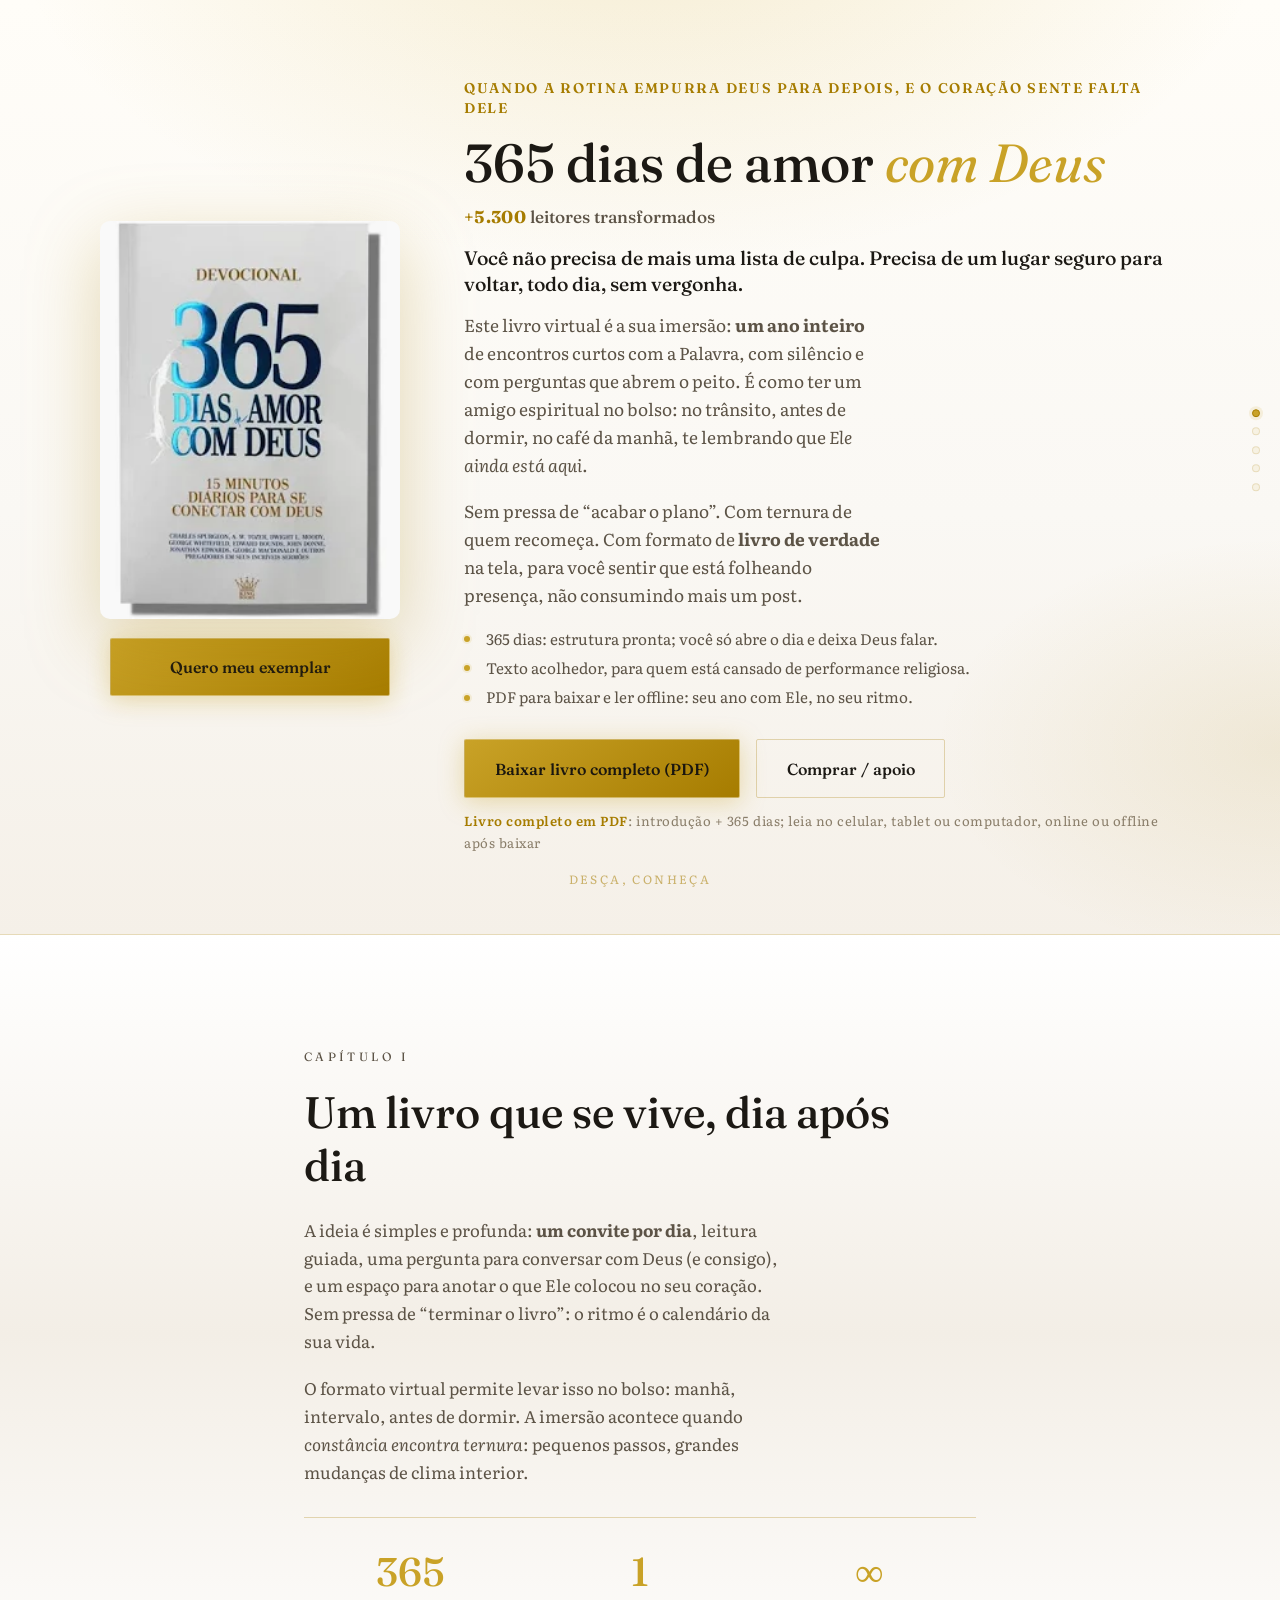
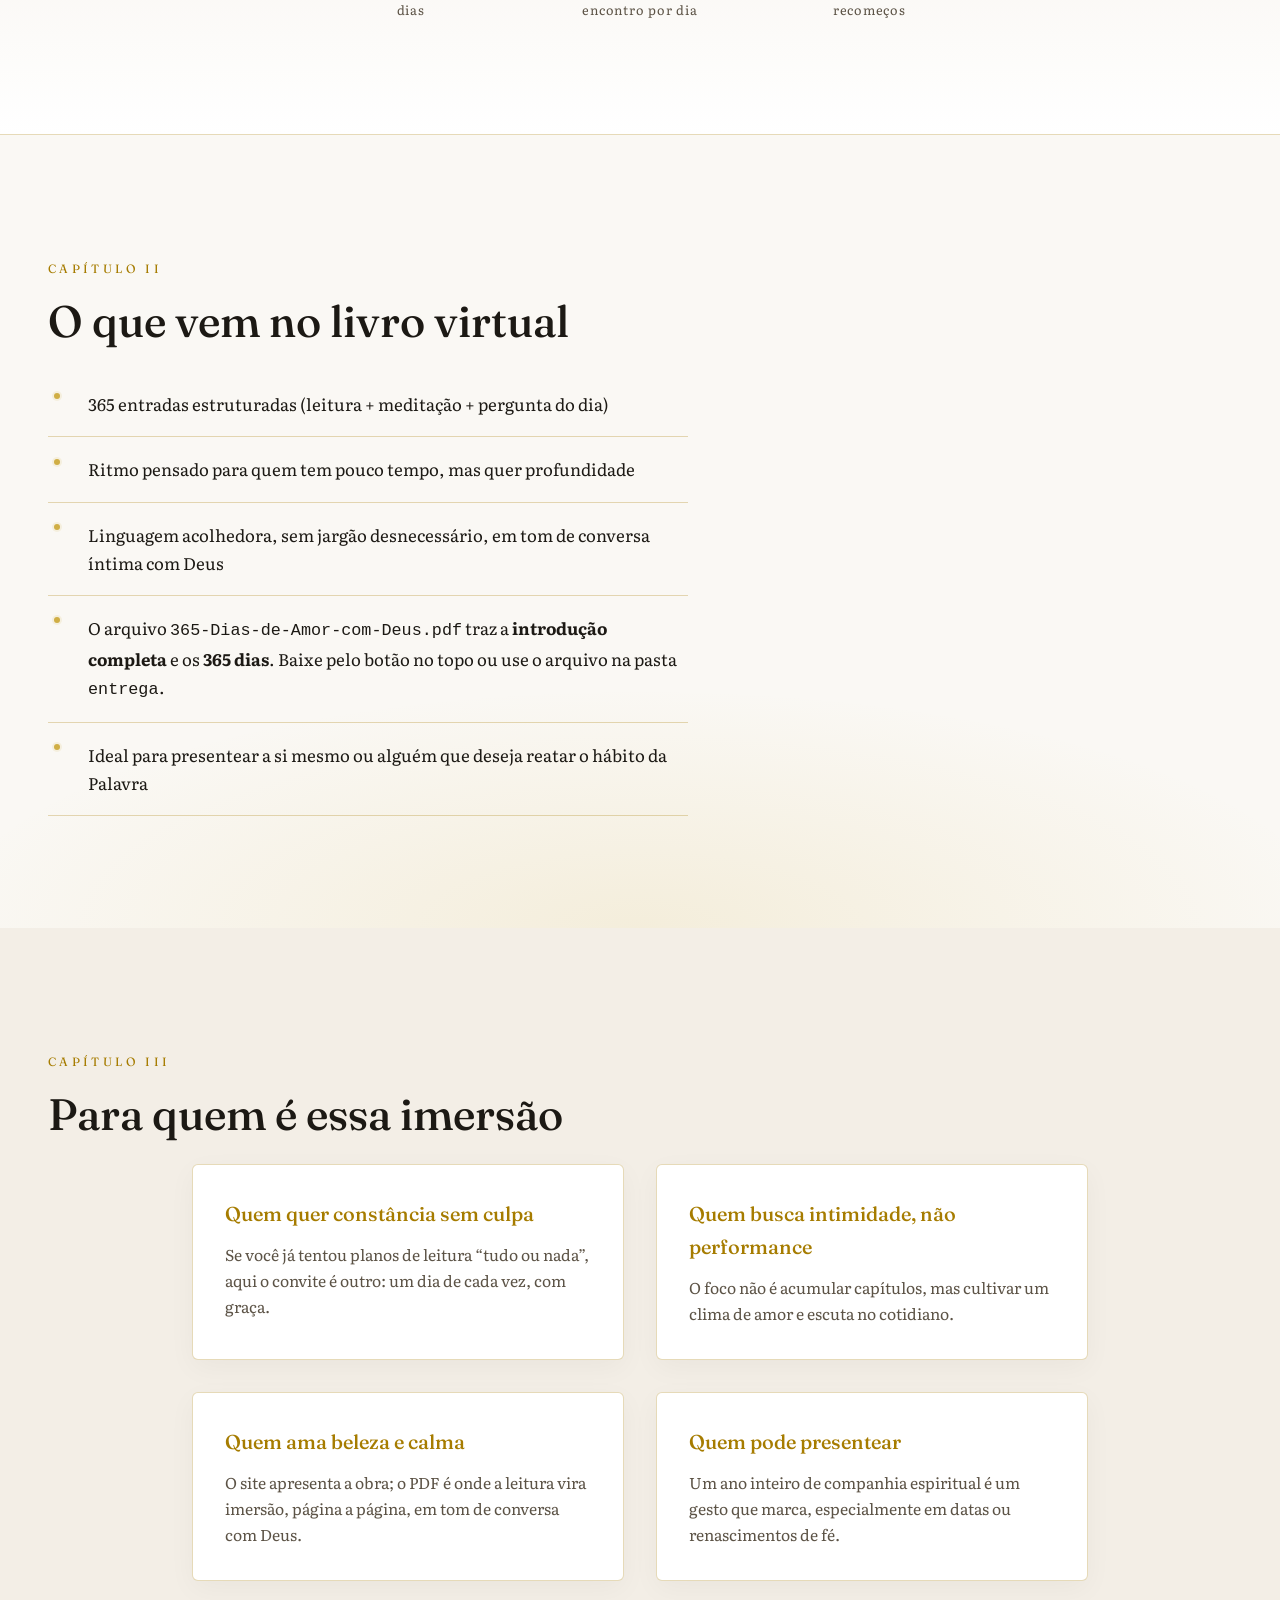
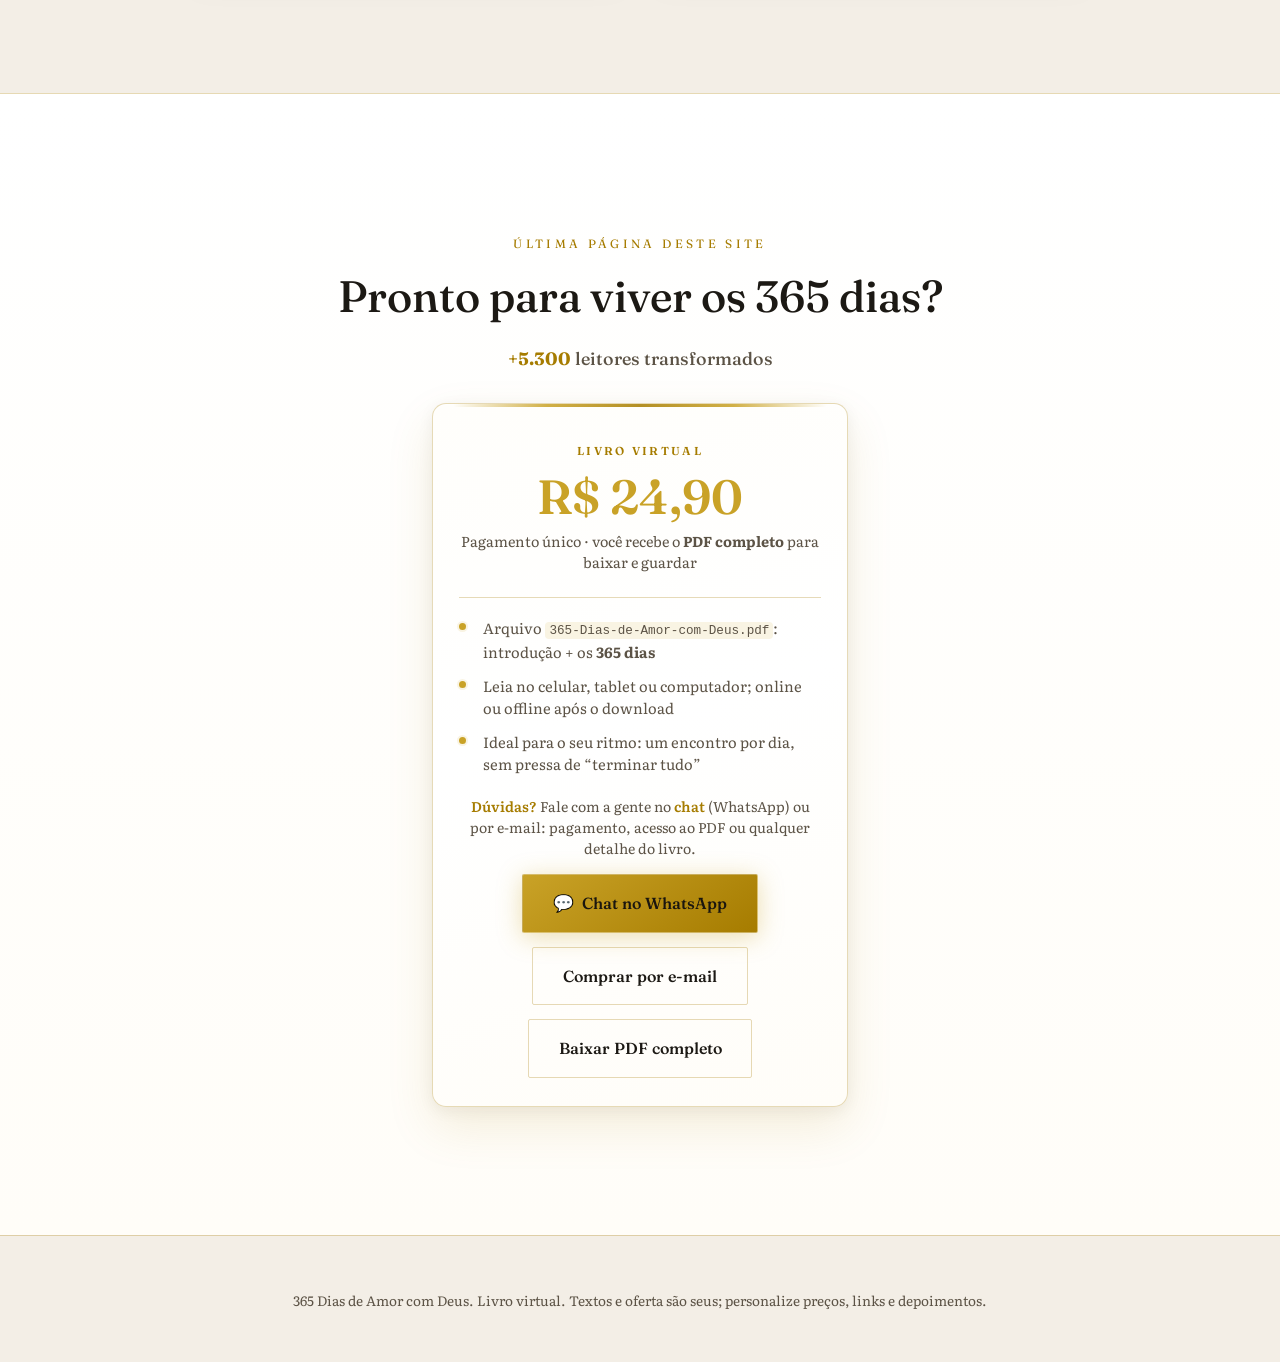
==== index.html @ 6ca2e1fe "Inicializa repositório LivroVirtual: landing, assets, PDF e card de compra. Inclui card na seção com" ====
<!DOCTYPE html>
<html lang="pt-BR">
<head>
  <meta charset="UTF-8" />
  <meta name="viewport" content="width=device-width, initial-scale=1" />
  <meta name="description" content="365 Dias de Amor com Deus: devocional em PDF, imersão diária em palavra, silêncio e presença. Livro virtual para baixar." />
  <title>365 Dias de Amor com Deus | Imersão</title>
  <link rel="preconnect" href="https://fonts.googleapis.com" />
  <link rel="preconnect" href="https://fonts.gstatic.com" crossorigin />
  <link href="https://fonts.googleapis.com/css2?family=Crimson+Text:ital,wght@0,400;0,600;0,700;1,400;1,600&family=Fraunces:ital,opsz,wght@0,9..144,200..900;1,9..144,200..900&family=Literata:ital,opsz,wght@0,7..72,400..700;1,7..72,400..700&family=Playfair+Display:ital,wght@0,400;0,600;0,700;0,900;1,400&display=swap" rel="stylesheet" />
  <style>
    :root {
      --bg: #faf8f4;
      --bg-elev: #ffffff;
      --bg-soft: #f3eee6;
      --ink: #1c1914;
      --ink-muted: #5c5346;
      --gold: #a67c00;
      --gold-bright: #c9a227;
      --gold-pale: rgba(201, 162, 39, 0.12);
      --border: rgba(166, 124, 0, 0.28);
      --font-display: "Fraunces", Georgia, serif;
      --font-body: "Literata", Georgia, serif;
      --ease-out: cubic-bezier(0.22, 1, 0.36, 1);
    }

    *,
    *::before,
    *::after {
      box-sizing: border-box;
    }

    html {
      scroll-behavior: smooth;
    }

    body {
      margin: 0;
      background: var(--bg);
      color: var(--ink);
      font-family: var(--font-body);
      font-size: 1.05rem;
      line-height: 1.65;
      font-weight: 400;
      overflow-x: hidden;
    }

    /* Textura leve sobre fundo claro */
    body::before {
      content: "";
      position: fixed;
      inset: 0;
      pointer-events: none;
      opacity: 0.22;
      background-image: url("data:image/svg+xml,%3Csvg viewBox='0 0 256 256' xmlns='http://www.w3.org/2000/svg'%3E%3Cfilter id='n'%3E%3CfeTurbulence type='fractalNoise' baseFrequency='0.85' numOctaves='3' stitchTiles='stitch'/%3E%3C/filter%3E%3Crect width='100%25' height='100%25' filter='url(%23n)'/%3E%3C/svg%3E");
      mix-blend-mode: multiply;
    }

    a {
      color: var(--gold);
      text-decoration: none;
      font-weight: 500;
    }

    a:hover {
      text-decoration: underline;
      text-underline-offset: 4px;
      color: #8a6910;
    }

    .skip {
      position: absolute;
      left: -9999px;
      top: auto;
    }
    .skip:focus {
      left: 1rem;
      top: 1rem;
      z-index: 100000;
      padding: 0.75rem 1rem;
      background: var(--bg-elev);
      color: var(--ink);
      outline: 2px solid var(--gold-bright);
    }

    /* Navegação lateral (capítulos) */
    .chapter-rail {
      position: fixed;
      right: 1.25rem;
      top: 50%;
      transform: translateY(-50%);
      z-index: 100;
      display: none;
      flex-direction: column;
      gap: 0.65rem;
    }
    @media (min-width: 1100px) {
      .chapter-rail {
        display: flex;
      }
    }
    .chapter-rail a {
      width: 8px;
      height: 8px;
      border-radius: 50%;
      background: var(--gold-pale);
      border: 1px solid var(--border);
      opacity: 0.65;
      transition: transform 0.35s var(--ease-out), opacity 0.35s, background 0.35s;
    }
    .chapter-rail a:hover,
    .chapter-rail a:focus-visible {
      opacity: 1;
      transform: scale(1.35);
      outline: none;
    }
    .chapter-rail a.active {
      background: var(--gold-bright);
      border-color: var(--gold);
      opacity: 1;
      box-shadow: 0 0 0 3px var(--gold-pale);
    }

    /* Hero: capa + copy */
    .hero {
      min-height: 100vh;
      min-height: 100dvh;
      display: flex;
      align-items: center;
      justify-content: center;
      padding: clamp(2rem, 5vw, 4rem) clamp(1.25rem, 4vw, 2rem) clamp(4rem, 8vw, 5rem);
      position: relative;
      z-index: 1;
      background:
        radial-gradient(ellipse 90% 70% at 50% -10%, rgba(201, 162, 39, 0.18) 0%, transparent 55%),
        radial-gradient(ellipse 60% 50% at 100% 80%, rgba(166, 124, 0, 0.1) 0%, transparent 45%),
        linear-gradient(180deg, #fffdf8 0%, var(--bg) 55%, #f5f0e8 100%);
    }

    .hero-grid {
      width: 100%;
      max-width: 1080px;
      margin: 0 auto;
      display: grid;
      grid-template-columns: 1fr;
      gap: clamp(2rem, 5vw, 3.25rem);
      align-items: center;
      justify-items: center;
      text-align: center;
      animation: heroRise 1.2s var(--ease-out) both;
    }

    @keyframes heroRise {
      from {
        opacity: 0;
        transform: translateY(24px);
      }
      to {
        opacity: 1;
        transform: translateY(0);
      }
    }

    @media (min-width: 880px) {
      .hero-grid {
        grid-template-columns: minmax(220px, 300px) minmax(0, 1fr);
        justify-items: start;
        text-align: left;
        gap: clamp(2.5rem, 5vw, 4rem);
      }
    }

    .hero-cover {
      margin: 0;
      position: relative;
      flex-shrink: 0;
      width: min(100%, 300px);
      display: flex;
      flex-direction: column;
      align-items: center;
      gap: 1.15rem;
    }

    .hero-cover-cta {
      width: 100%;
      max-width: min(100%, 280px);
      text-align: center;
      text-decoration: none;
    }
    .hero-cover-cta:hover {
      text-decoration: none;
    }

    .hero-cover-img {
      display: block;
      width: 100%;
      max-width: min(100%, 300px);
      height: auto;
      object-fit: contain;
      border-radius: 10px;
      filter: drop-shadow(0 22px 36px rgba(166, 124, 0, 0.28));
      animation: heroFloat 5.5s ease-in-out infinite;
    }

    @media (max-width: 879px) {
      .hero-cover {
        width: 100%;
        max-width: 260px;
      }
      .hero-cover-img {
        max-width: 100%;
        max-height: min(52vh, 420px);
      }
    }

    @keyframes heroFloat {
      0%,
      100% {
        transform: translateY(0);
      }
      50% {
        transform: translateY(-10px);
      }
    }

    .hero-copy {
      max-width: 36rem;
    }

    @media (min-width: 880px) {
      .hero-copy {
        max-width: none;
      }
    }

    .hero-eyebrow {
      font-family: var(--font-display);
      font-size: clamp(0.78rem, 1.5vw, 0.88rem);
      letter-spacing: 0.12em;
      text-transform: uppercase;
      color: var(--gold);
      margin-bottom: 1rem;
      font-weight: 600;
      line-height: 1.45;
      animation: fadeDelay 0.9s 0.1s var(--ease-out) both;
    }

    @keyframes fadeDelay {
      from {
        opacity: 0;
      }
      to {
        opacity: 1;
      }
    }

    .hero h1 {
      font-family: var(--font-display);
      font-weight: 500;
      font-size: clamp(2.1rem, 5.5vw, 3.35rem);
      line-height: 1.08;
      margin: 0 0 1rem;
      font-optical-sizing: auto;
      color: var(--ink);
      text-wrap: balance;
      animation: fadeDelay 0.9s 0.2s var(--ease-out) both;
    }

    .hero h1 em {
      font-style: italic;
      font-weight: 400;
      color: var(--gold-bright);
    }

    .hero-readers {
      font-family: var(--font-display);
      font-size: clamp(0.95rem, 1.9vw, 1.08rem);
      font-weight: 500;
      color: var(--ink-muted);
      margin: -0.25rem 0 1.05rem;
      line-height: 1.35;
      animation: fadeDelay 0.9s 0.24s var(--ease-out) both;
    }
    .hero-readers strong {
      color: var(--gold);
      font-weight: 700;
      letter-spacing: 0.02em;
    }

    .hero-hook {
      font-family: var(--font-display);
      font-size: clamp(1.05rem, 2.2vw, 1.22rem);
      font-weight: 500;
      color: var(--ink);
      margin: 0 0 0.85rem;
      line-height: 1.35;
      animation: fadeDelay 0.9s 0.28s var(--ease-out) both;
    }

    .hero-lead {
      font-size: clamp(0.98rem, 1.85vw, 1.08rem);
      max-width: 42ch;
      margin: 0 auto 1.15rem;
      color: var(--ink-muted);
      line-height: 1.62;
      animation: fadeDelay 0.9s 0.36s var(--ease-out) both;
    }

    @media (min-width: 880px) {
      .hero-lead {
        margin-left: 0;
        margin-right: 0;
      }
    }

    .hero-bullets {
      list-style: none;
      padding: 0;
      margin: 0 0 1.5rem;
      text-align: left;
      display: inline-block;
      animation: fadeDelay 0.9s 0.44s var(--ease-out) both;
    }

    .hero-bullets li {
      position: relative;
      padding-left: 1.35rem;
      margin-bottom: 0.45rem;
      font-size: 0.95rem;
      color: var(--ink-muted);
      line-height: 1.45;
    }

    .hero-bullets li::before {
      content: "";
      position: absolute;
      left: 0;
      top: 0.55em;
      width: 6px;
      height: 6px;
      border-radius: 50%;
      background: var(--gold-bright);
      box-shadow: 0 0 0 2px var(--gold-pale);
    }

    .hero-cta {
      display: flex;
      flex-wrap: wrap;
      gap: 0.85rem 1rem;
      justify-content: center;
      margin-bottom: 0.75rem;
      animation: fadeDelay 0.9s 0.52s var(--ease-out) both;
    }

    @media (min-width: 880px) {
      .hero-cta {
        justify-content: flex-start;
      }
    }

    .hero-note {
      font-size: 0.82rem;
      color: #8a7e6a;
      margin: 0;
      letter-spacing: 0.04em;
      animation: fadeDelay 0.9s 0.58s var(--ease-out) both;
    }

    .hero-note strong {
      color: var(--gold);
      font-weight: 600;
    }

    .btn {
      display: inline-flex;
      align-items: center;
      justify-content: center;
      padding: 0.95rem 1.85rem;
      font-family: var(--font-display);
      font-size: 1rem;
      font-weight: 550;
      border-radius: 2px;
      border: 1px solid transparent;
      cursor: pointer;
      text-decoration: none;
      transition: transform 0.3s var(--ease-out), box-shadow 0.3s, background 0.3s, color 0.3s;
    }
    .btn:hover {
      text-decoration: none;
    }
    .btn:focus-visible {
      outline: 2px solid var(--gold-bright);
      outline-offset: 3px;
    }

    .btn-primary {
      background: linear-gradient(145deg, var(--gold-bright), var(--gold));
      color: #1a160f;
      border-color: rgba(255, 255, 255, 0.35);
      box-shadow: 0 4px 24px rgba(201, 162, 39, 0.35);
    }
    .btn-primary:hover {
      transform: translateY(-2px);
      box-shadow: 0 8px 32px rgba(201, 162, 39, 0.45);
    }

    .btn-ghost {
      background: transparent;
      color: var(--ink);
      border-color: var(--border);
    }
    .btn-ghost:hover {
      background: var(--gold-pale);
      border-color: var(--gold);
    }

    /* Botões: largura total no celular, área de toque confortável */
    @media (max-width: 879px) {
      .hero-cta,
      #comprar .hero-cta {
        flex-direction: column;
        align-items: stretch;
        width: 100%;
        max-width: 22rem;
        margin-left: auto;
        margin-right: auto;
        gap: 0.65rem;
      }
      .hero-cta .btn,
      #comprar .hero-cta .btn,
      .hero-cover-cta {
        width: 100%;
        min-height: 48px;
        padding: 0.9rem 1.25rem;
        font-size: 1.02rem;
      }
    }

    @media (min-width: 880px) {
      #comprar .hero-cta {
        flex-wrap: wrap;
        justify-content: center;
      }
    }

    .scroll-hint {
      position: absolute;
      bottom: 2rem;
      left: 50%;
      transform: translateX(-50%);
      font-size: 0.75rem;
      letter-spacing: 0.2em;
      text-transform: uppercase;
      color: var(--gold);
      opacity: 0.55;
      animation: floatHint 3s ease-in-out infinite;
    }
    @keyframes floatHint {
      0%,
      100% {
        transform: translateX(-50%) translateY(0);
      }
      50% {
        transform: translateX(-50%) translateY(6px);
      }
    }

    /* Seções genéricas */
    section {
      padding: clamp(4rem, 12vw, 7rem) clamp(1.5rem, 5vw, 3rem);
      position: relative;
    }

    section[data-reveal] {
      opacity: 0;
      transform: translateY(36px);
      transition: opacity 0.9s var(--ease-out), transform 0.9s var(--ease-out);
    }
    section[data-reveal].is-visible {
      opacity: 1;
      transform: translateY(0);
    }

    .section-label {
      font-family: var(--font-display);
      font-size: 0.75rem;
      letter-spacing: 0.28em;
      text-transform: uppercase;
      color: var(--gold);
      margin-bottom: 1rem;
    }

    .section-title {
      font-family: var(--font-display);
      font-weight: 500;
      font-size: clamp(1.85rem, 4vw, 2.75rem);
      line-height: 1.2;
      margin: 0 0 1.5rem;
      max-width: 22ch;
      color: var(--ink);
    }

    /* Capítulo: imersão */
    #imersao {
      background: linear-gradient(180deg, var(--bg-elev) 0%, var(--bg-soft) 50%, var(--bg-elev) 100%);
      border-top: 1px solid var(--border);
      border-bottom: 1px solid var(--border);
    }

    .imersao-grid {
      max-width: 42rem;
      margin: 0 auto;
    }

    .imersao-copy p {
      margin: 0 0 1.25rem;
      color: var(--ink-muted);
      max-width: 48ch;
    }

    .imersao-stats {
      display: grid;
      grid-template-columns: repeat(3, 1fr);
      gap: 1rem;
      margin-top: 2rem;
      padding-top: 2rem;
      border-top: 1px solid var(--border);
    }
    .imersao-stats div {
      text-align: center;
    }
    .imersao-stats strong {
      font-family: var(--font-display);
      font-size: clamp(1.75rem, 4vw, 2.5rem);
      font-weight: 500;
      color: var(--gold-bright);
      display: block;
      line-height: 1.1;
    }
    .imersao-stats span {
      font-size: 0.8rem;
      color: var(--ink-muted);
      letter-spacing: 0.06em;
    }

    /* O que você recebe */
    #conteudo {
      background: radial-gradient(ellipse 100% 55% at 50% 100%, rgba(201, 162, 39, 0.12) 0%, transparent 55%), var(--bg);
    }

    .content-list {
      max-width: 40rem;
      margin: 0;
      padding: 0;
      list-style: none;
    }
    .content-list li {
      position: relative;
      padding: 1.15rem 0 1.15rem 2.5rem;
      border-bottom: 1px solid var(--border);
      color: var(--ink);
    }
    .content-list li::before {
      content: "";
      position: absolute;
      left: 0.35rem;
      top: 1.35rem;
      width: 6px;
      height: 6px;
      border-radius: 50%;
      background: var(--gold-bright);
      box-shadow: 0 0 0 2px var(--gold-pale);
      opacity: 0.85;
    }

    /* Para quem é */
    #para-quem {
      background: var(--bg-soft);
    }
    .para-quem-inner {
      max-width: 56rem;
      margin: 0 auto;
      display: grid;
      gap: 2rem;
    }
    @media (min-width: 768px) {
      .para-quem-inner {
        grid-template-columns: repeat(2, 1fr);
      }
    }
    .para-card {
      padding: 2rem;
      background: var(--bg-elev);
      border: 1px solid var(--border);
      border-radius: 6px;
      box-shadow: 0 8px 28px rgba(28, 25, 20, 0.04);
    }
    .para-card h3 {
      font-family: var(--font-display);
      font-weight: 500;
      font-size: 1.25rem;
      margin: 0 0 0.75rem;
      color: var(--gold);
    }
    .para-card p {
      margin: 0;
      color: var(--ink-muted);
      font-size: 0.98rem;
    }

    /* CTA final */
    #comprar {
      text-align: center;
      padding: clamp(5rem, 14vw, 8rem) 1.5rem;
      background: linear-gradient(180deg, var(--bg-elev) 0%, #fffdf8 100%);
      border-top: 1px solid var(--border);
    }
    #comprar .section-title {
      margin-left: auto;
      margin-right: auto;
      max-width: 22ch;
    }

    .comprar-readers {
      font-family: var(--font-display);
      font-size: clamp(1rem, 2vw, 1.12rem);
      font-weight: 500;
      color: var(--ink-muted);
      margin: 0 auto 1.25rem;
      max-width: 28rem;
      line-height: 1.4;
    }
    .comprar-readers strong {
      color: var(--gold);
      font-weight: 700;
    }

    .comprar-card {
      max-width: 26rem;
      margin: 2rem auto 0;
      padding: 2rem 1.65rem 1.75rem;
      text-align: center;
      background: linear-gradient(165deg, #fffefb 0%, var(--bg-elev) 45%, #fffdf8 100%);
      border: 1px solid var(--border);
      border-radius: 14px;
      box-shadow:
        0 1px 0 rgba(255, 255, 255, 0.85) inset,
        0 20px 48px rgba(166, 124, 0, 0.12),
        0 4px 16px rgba(28, 25, 20, 0.06);
      position: relative;
    }
    .comprar-card::before {
      content: "";
      position: absolute;
      left: 1.25rem;
      right: 1.25rem;
      top: 0;
      height: 3px;
      border-radius: 0 0 4px 4px;
      background: linear-gradient(90deg, transparent, var(--gold-bright), var(--gold), var(--gold-bright), transparent);
      opacity: 0.85;
    }

    .comprar-card__tag {
      font-family: var(--font-display);
      font-size: 0.72rem;
      letter-spacing: 0.2em;
      text-transform: uppercase;
      color: var(--gold);
      font-weight: 600;
      margin: 0.35rem 0 0.75rem;
    }

    .comprar-card__price {
      font-family: var(--font-display);
      font-size: clamp(2.35rem, 5vw, 3rem);
      font-weight: 600;
      color: var(--gold-bright);
      margin: 0;
      line-height: 1;
      text-shadow: 0 1px 0 rgba(255, 255, 255, 0.6);
    }

    .comprar-card__pitch {
      margin: 0.65rem 0 0;
      font-size: 0.9rem;
      color: var(--ink-muted);
      line-height: 1.45;
    }

    .comprar-card__list {
      list-style: none;
      margin: 1.5rem 0 1.25rem;
      padding: 1.15rem 0 0;
      border-top: 1px solid var(--border);
      text-align: left;
    }
    .comprar-card__list li {
      position: relative;
      padding-left: 1.5rem;
      margin-bottom: 0.75rem;
      font-size: 0.92rem;
      color: var(--ink-muted);
      line-height: 1.5;
    }
    .comprar-card__list li:last-child {
      margin-bottom: 0;
    }
    .comprar-card__list li::before {
      content: "";
      position: absolute;
      left: 0;
      top: 0.45em;
      width: 7px;
      height: 7px;
      border-radius: 50%;
      background: var(--gold-bright);
      box-shadow: 0 0 0 2px var(--gold-pale);
    }
    .comprar-card__list code {
      font-size: 0.86em;
      background: var(--gold-pale);
      padding: 0.08em 0.32em;
      border-radius: 4px;
    }

    .comprar-card__chat-hint {
      margin: 0 0 1rem;
      font-size: 0.88rem;
      color: var(--ink-muted);
      line-height: 1.5;
    }
    .comprar-card__chat-hint strong {
      color: var(--gold);
      font-weight: 600;
    }

    .comprar-card .hero-cta {
      margin-top: 0.25rem;
      margin-bottom: 0;
    }

    .btn-chat {
      gap: 0.5rem;
    }
    .btn-chat::before {
      content: "💬";
      font-size: 1.05rem;
      line-height: 1;
    }

    @media (max-width: 879px) {
      #comprar .comprar-card .hero-cta {
        max-width: none;
        width: 100%;
      }
    }

    footer {
      padding: 2.5rem 1.5rem;
      text-align: center;
      font-size: 0.85rem;
      color: var(--ink-muted);
      border-top: 1px solid var(--border);
      background: var(--bg-soft);
    }
  </style>
</head>
<body>
  <a class="skip" href="#imersao">Pular para o conteúdo</a>

  <nav class="chapter-rail" aria-label="Navegação por seções">
    <a href="#topo" data-section="topo" aria-label="Início"></a>
    <a href="#imersao" data-section="imersao" aria-label="Imersão"></a>
    <a href="#conteudo" data-section="conteudo" aria-label="Conteúdo"></a>
    <a href="#para-quem" data-section="para-quem" aria-label="Para quem"></a>
    <a href="#comprar" data-section="comprar" aria-label="Comprar"></a>
  </nav>

  <header class="hero" id="topo">
    <div class="hero-grid">
      <figure class="hero-cover">
        <img
          class="hero-cover-img"
          src="assets/capa-hero-foto.png"
          width="235"
          height="312"
          alt="Foto do livro 365 Dias de Amor com Deus"
          loading="eager"
          decoding="async"
          onerror="this.onerror=null;this.src='assets/capa-livro.svg';"
        />
        <a class="btn btn-primary hero-cover-cta" href="#comprar">Quero meu exemplar</a>
      </figure>
      <div class="hero-copy">
        <p class="hero-eyebrow">
          Quando a rotina empurra Deus para depois, e o coração sente falta dEle
        </p>
        <h1>365 dias de amor <em>com Deus</em></h1>
        <p class="hero-readers"><strong>+5.300</strong> leitores transformados</p>
        <p class="hero-hook">Você não precisa de mais uma lista de culpa. Precisa de um lugar seguro para voltar, todo dia, sem vergonha.</p>
        <p class="hero-lead">
          Este livro virtual é a sua imersão: <strong>um ano inteiro</strong> de encontros curtos com a Palavra, com silêncio e com perguntas que abrem o peito. É como ter um amigo espiritual no bolso: no trânsito, antes de dormir, no café da manhã, te lembrando que <em>Ele ainda está aqui</em>.
        </p>
        <p class="hero-lead">
          Sem pressa de “acabar o plano”. Com ternura de quem recomeça. Com formato de <strong>livro de verdade</strong> na tela, para você sentir que está folheando presença, não consumindo mais um post.
        </p>
        <ul class="hero-bullets">
          <li>365 dias: estrutura pronta; você só abre o dia e deixa Deus falar.</li>
          <li>Texto acolhedor, para quem está cansado de performance religiosa.</li>
          <li>PDF para baixar e ler offline: seu ano com Ele, no seu ritmo.</li>
        </ul>
        <div class="hero-cta">
          <a class="btn btn-primary" href="entrega/365-Dias-de-Amor-com-Deus.pdf" download="365-Dias-de-Amor-com-Deus.pdf">Baixar livro completo (PDF)</a>
          <a class="btn btn-ghost" href="#comprar">Comprar / apoio</a>
        </div>
        <p class="hero-note"><strong>Livro completo em PDF</strong>: introdução + 365 dias; leia no celular, tablet ou computador, online ou offline após baixar</p>
      </div>
    </div>
    <p class="scroll-hint" aria-hidden="true">Desça, conheça</p>
  </header>

  <section id="imersao" data-reveal>
    <div class="imersao-grid">
      <div class="imersao-copy">
        <p class="section-label">Capítulo I</p>
        <h2 class="section-title">Um livro que se vive, dia após dia</h2>
        <p>
          A ideia é simples e profunda: <strong>um convite por dia</strong>, leitura guiada, uma pergunta para conversar com Deus (e consigo), e um espaço para anotar o que Ele colocou no seu coração. Sem pressa de “terminar o livro”: o ritmo é o calendário da sua vida.
        </p>
        <p>
          O formato virtual permite levar isso no bolso: manhã, intervalo, antes de dormir. A imersão acontece quando <em>constância encontra ternura</em>: pequenos passos, grandes mudanças de clima interior.
        </p>
        <div class="imersao-stats" role="group" aria-label="Resumo da jornada">
          <div>
            <strong>365</strong>
            <span>dias</span>
          </div>
          <div>
            <strong>1</strong>
            <span>encontro por dia</span>
          </div>
          <div>
            <strong>∞</strong>
            <span>recomeços</span>
          </div>
        </div>
      </div>
    </div>
  </section>

  <section id="conteudo" data-reveal>
    <p class="section-label">Capítulo II</p>
    <h2 class="section-title">O que vem no livro virtual</h2>
    <ul class="content-list">
      <li>365 entradas estruturadas (leitura + meditação + pergunta do dia)</li>
      <li>Ritmo pensado para quem tem pouco tempo, mas quer profundidade</li>
      <li>Linguagem acolhedora, sem jargão desnecessário, em tom de conversa íntima com Deus</li>
          <li>O arquivo <code>365-Dias-de-Amor-com-Deus.pdf</code> traz a <strong>introdução completa</strong> e os <strong>365 dias</strong>. Baixe pelo botão no topo ou use o arquivo na pasta <code>entrega</code>.</li>
      <li>Ideal para presentear a si mesmo ou alguém que deseja reatar o hábito da Palavra</li>
    </ul>
  </section>

  <section id="para-quem" data-reveal>
    <p class="section-label">Capítulo III</p>
    <h2 class="section-title">Para quem é essa imersão</h2>
    <div class="para-quem-inner">
      <div class="para-card">
        <h3>Quem quer constância sem culpa</h3>
        <p>Se você já tentou planos de leitura “tudo ou nada”, aqui o convite é outro: um dia de cada vez, com graça.</p>
      </div>
      <div class="para-card">
        <h3>Quem busca intimidade, não performance</h3>
        <p>O foco não é acumular capítulos, mas cultivar um clima de amor e escuta no cotidiano.</p>
      </div>
      <div class="para-card">
        <h3>Quem ama beleza e calma</h3>
        <p>O site apresenta a obra; o PDF é onde a leitura vira imersão, página a página, em tom de conversa com Deus.</p>
      </div>
      <div class="para-card">
        <h3>Quem pode presentear</h3>
        <p>Um ano inteiro de companhia espiritual é um gesto que marca, especialmente em datas ou renascimentos de fé.</p>
      </div>
    </div>
  </section>

  <section id="comprar" data-reveal>
    <p class="section-label">Última página deste site</p>
    <h2 class="section-title">Pronto para viver os 365 dias?</h2>
    <p class="comprar-readers"><strong>+5.300</strong> leitores transformados</p>

    <div class="comprar-card">
      <p class="comprar-card__tag">Livro virtual</p>
      <p class="comprar-card__price">R$&nbsp;24,90</p>
      <p class="comprar-card__pitch">Pagamento único · você recebe o <strong>PDF completo</strong> para baixar e guardar</p>

      <ul class="comprar-card__list">
        <li>Arquivo <code>365-Dias-de-Amor-com-Deus.pdf</code>: introdução + os <strong>365 dias</strong></li>
        <li>Leia no celular, tablet ou computador; online ou offline após o download</li>
        <li>Ideal para o seu ritmo: um encontro por dia, sem pressa de “terminar tudo”</li>
      </ul>

      <p class="comprar-card__chat-hint"><strong>Dúvidas?</strong> Fale com a gente no <strong>chat</strong> (WhatsApp) ou por e-mail: pagamento, acesso ao PDF ou qualquer detalhe do livro.</p>

      <div class="hero-cta comprar-card__cta">
        <a class="btn btn-primary btn-chat" href="https://wa.me/5500000000000?text=Ol%C3%A1!%20Quero%20saber%20mais%20sobre%20o%20livro%20365%20Dias%20de%20Amor%20com%20Deus." rel="noopener noreferrer">Chat no WhatsApp</a>
        <a class="btn btn-ghost" href="mailto:seu@email.com?subject=Quero%20comprar%20365%20Dias%20de%20Amor%20com%20Deus">Comprar por e-mail</a>
        <a class="btn btn-ghost" href="entrega/365-Dias-de-Amor-com-Deus.pdf" download="365-Dias-de-Amor-com-Deus.pdf">Baixar PDF completo</a>
      </div>
    </div>
  </section>

  <footer>
    <p>365 Dias de Amor com Deus. Livro virtual. Textos e oferta são seus; personalize preços, links e depoimentos.</p>
  </footer>

  <script>
    (function () {
      var sections = document.querySelectorAll("section[id], header[id]");
      var railLinks = document.querySelectorAll(".chapter-rail a");
      var reveal = document.querySelectorAll("[data-reveal]");

      var obs = new IntersectionObserver(
        function (entries) {
          entries.forEach(function (e) {
            if (e.isIntersecting) e.target.classList.add("is-visible");
          });
        },
        { threshold: 0.12, rootMargin: "0px 0px -8% 0px" }
      );
      reveal.forEach(function (el) {
        obs.observe(el);
      });

      function setActiveRail() {
        var mid = window.innerHeight * 0.35;
        var current = "topo";
        sections.forEach(function (sec) {
          var r = sec.getBoundingClientRect();
          if (r.top <= mid && r.bottom > mid) current = sec.id || current;
        });
        railLinks.forEach(function (a) {
          a.classList.toggle("active", a.getAttribute("data-section") === current);
        });
      }
      window.addEventListener("scroll", setActiveRail, { passive: true });
      setActiveRail();
    })();
  </script>
</body>
</html>
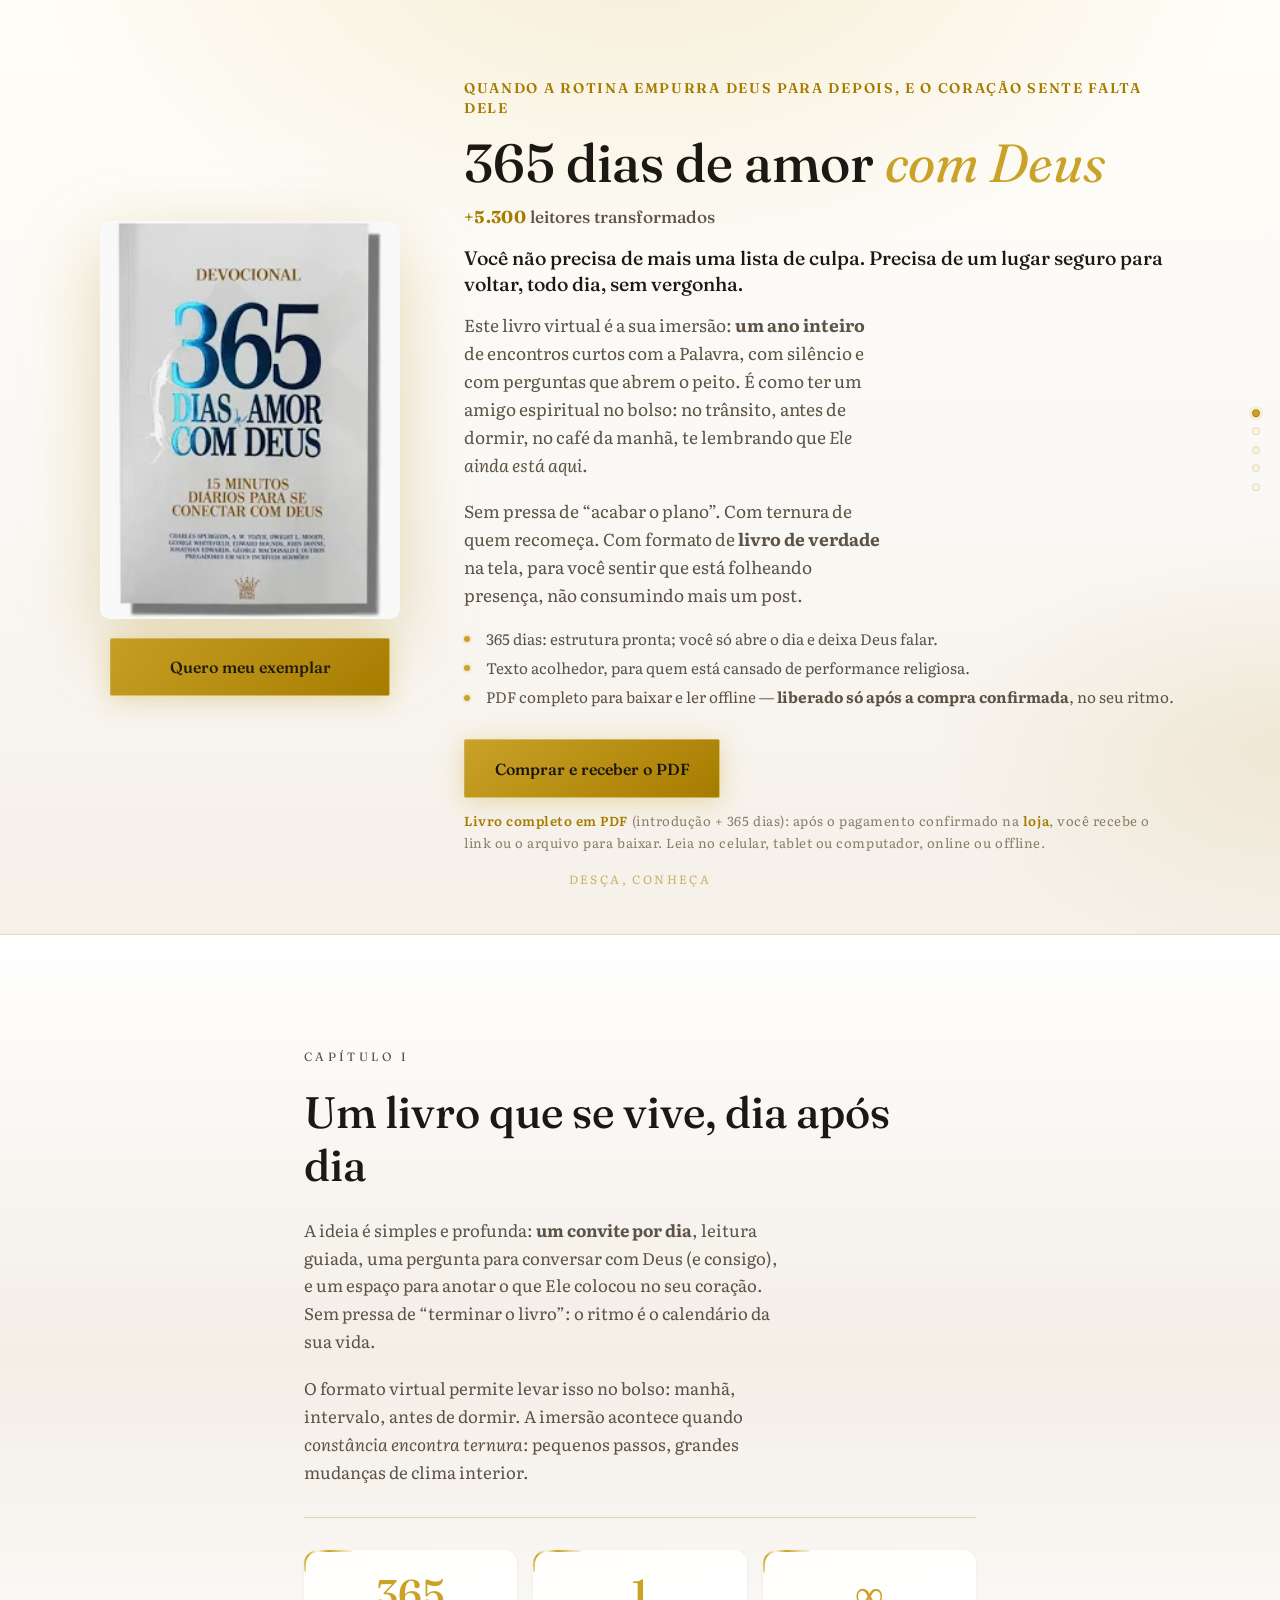
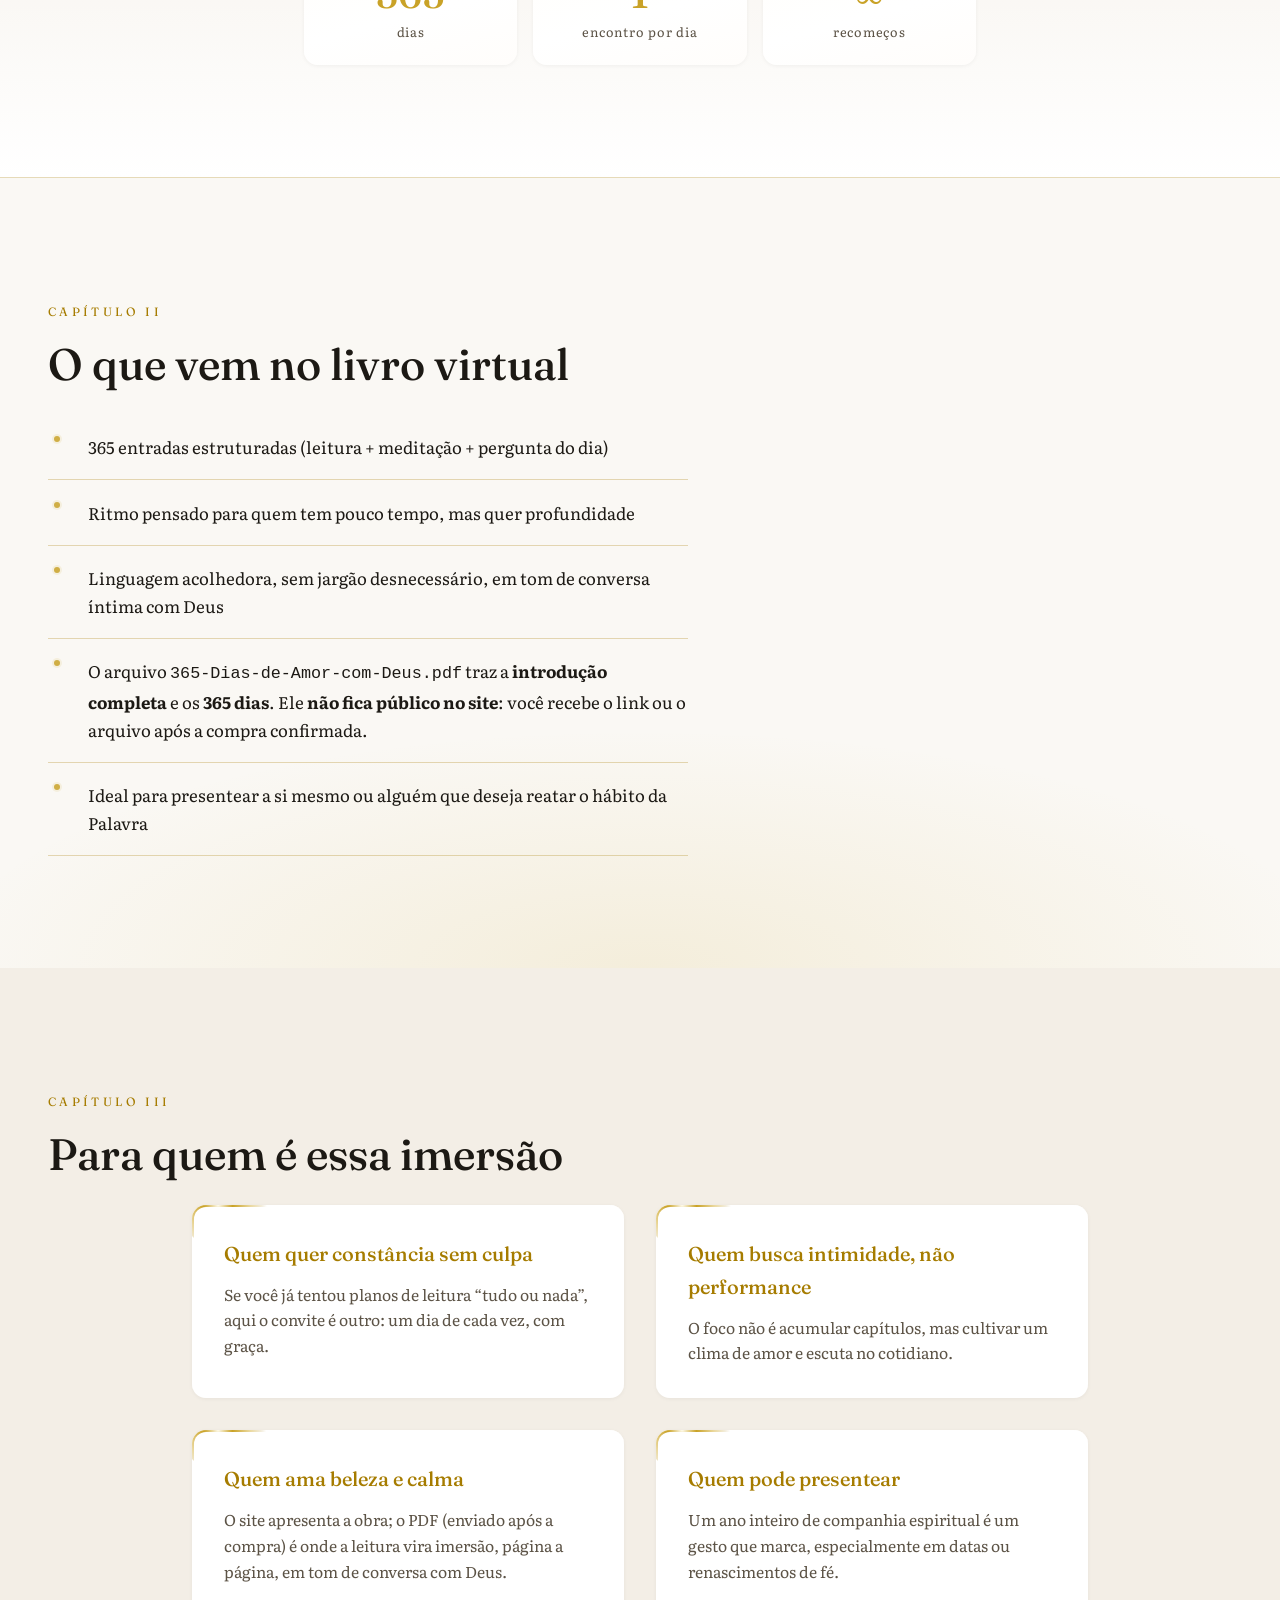
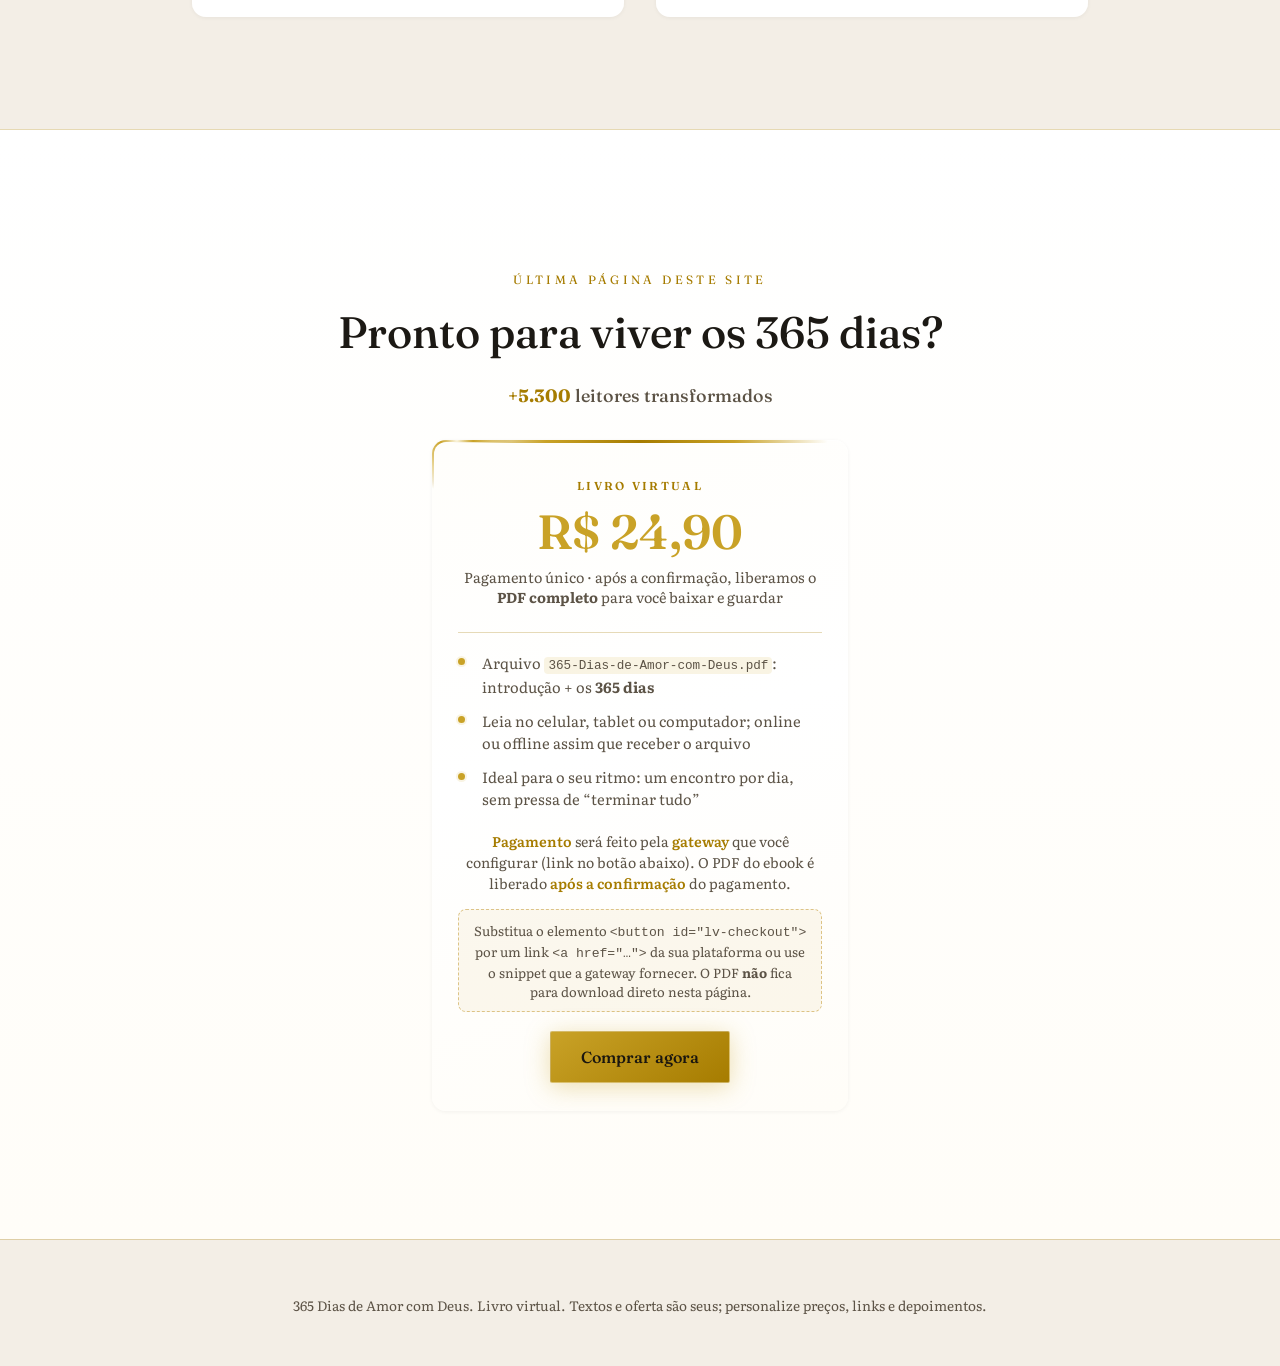
==== commit f771539b: "Atualiza landing: gateway, PDF após compra e borda dourada animada nos cards. Remove WhatsApp/e-mail" ====
--- a/index.html
+++ b/index.html
@@ -1,9 +1,9 @@
-<!DOCTYPE html>
+ <!DOCTYPE html>
 <html lang="pt-BR">
 <head>
   <meta charset="UTF-8" />
   <meta name="viewport" content="width=device-width, initial-scale=1" />
-  <meta name="description" content="365 Dias de Amor com Deus: devocional em PDF, imersão diária em palavra, silêncio e presença. Livro virtual para baixar." />
+  <meta name="description" content="365 Dias de Amor com Deus: devocional em PDF, imersão diária em palavra, silêncio e presença. Livro virtual — PDF liberado após a compra confirmada." />
   <title>365 Dias de Amor com Deus | Imersão</title>
   <link rel="preconnect" href="https://fonts.googleapis.com" />
   <link rel="preconnect" href="https://fonts.gstatic.com" crossorigin />
@@ -22,6 +22,7 @@
       --font-display: "Fraunces", Georgia, serif;
       --font-body: "Literata", Georgia, serif;
       --ease-out: cubic-bezier(0.22, 1, 0.36, 1);
+      --lv-card-radius: 14px;
     }
 
     *,
@@ -385,6 +386,10 @@
       text-decoration: none;
       transition: transform 0.3s var(--ease-out), box-shadow 0.3s, background 0.3s, color 0.3s;
     }
+    button.btn {
+      appearance: none;
+      -webkit-appearance: none;
+    }
     .btn:hover {
       text-decoration: none;
     }
@@ -526,10 +531,10 @@
       padding-top: 2rem;
       border-top: 1px solid var(--border);
     }
-    .imersao-stats div {
+    .imersao-stat {
       text-align: center;
     }
-    .imersao-stats strong {
+    .imersao-stat strong {
       font-family: var(--font-display);
       font-size: clamp(1.75rem, 4vw, 2.5rem);
       font-weight: 500;
@@ -537,10 +542,152 @@
       display: block;
       line-height: 1.1;
     }
-    .imersao-stats span {
+    .imersao-stat span {
       font-size: 0.8rem;
       color: var(--ink-muted);
       letter-spacing: 0.06em;
+    }
+
+    /* Borda dourada: orb radial percorre o retângulo do card (left/top % — offset-path com % usava o tamanho do orb e sumia) */
+    @keyframes lv-orbit-gold {
+      0% {
+        left: 6%;
+        top: 0;
+        transform: translate(-50%, -50%) rotate(45deg);
+      }
+      25% {
+        left: 94%;
+        top: 0;
+        transform: translate(-50%, -50%) rotate(45deg);
+      }
+      50% {
+        left: 94%;
+        top: 100%;
+        transform: translate(-50%, -50%) rotate(45deg);
+      }
+      75% {
+        left: 6%;
+        top: 100%;
+        transform: translate(-50%, -50%) rotate(45deg);
+      }
+      100% {
+        left: 6%;
+        top: 0;
+        transform: translate(-50%, -50%) rotate(45deg);
+      }
+    }
+    @keyframes lv-rail-shine {
+      0%,
+      100% {
+        opacity: 0.55;
+        transform: scaleX(0.92);
+      }
+      50% {
+        opacity: 1;
+        transform: scaleX(1);
+      }
+    }
+
+    .para-card,
+    .comprar-card,
+    .imersao-stat {
+      position: relative;
+      z-index: 0;
+      overflow: hidden;
+      isolation: isolate;
+      border-radius: var(--lv-card-radius);
+      border: none;
+      box-shadow:
+        0 1px 0 rgba(255, 255, 255, 0.78) inset,
+        0 1px 4px rgba(28, 25, 20, 0.05);
+    }
+
+    /* Camada 1: orb dourado que “corre” pelas quatro arestas do card (miolo coberto pelo ::after) */
+    .para-card::before,
+    .imersao-stat::before,
+    .comprar-card::before {
+      content: "";
+      position: absolute;
+      width: min(6.5rem, 42%);
+      height: min(6.5rem, 42%);
+      left: 6%;
+      top: 0;
+      box-sizing: border-box;
+      background: radial-gradient(
+        circle at 50% 50%,
+        rgba(255, 252, 238, 0.98) 0%,
+        var(--gold-bright) 22%,
+        rgba(212, 175, 55, 0.5) 48%,
+        rgba(166, 124, 0, 0.14) 66%,
+        transparent 74%
+      );
+      transform: translate(-50%, -50%) rotate(45deg);
+      animation: lv-orbit-gold 5s linear infinite;
+      pointer-events: none;
+      z-index: 1;
+    }
+
+    /* Camada 2: “tampa” com o mesmo fundo do card, 2px menor — esconde o miolo, deixa só a bordinha */
+    .para-card::after,
+    .imersao-stat::after,
+    .comprar-card::after {
+      content: "";
+      position: absolute;
+      inset: 2px;
+      border-radius: calc(var(--lv-card-radius) - 2px);
+      box-sizing: border-box;
+      pointer-events: none;
+      z-index: 2;
+    }
+
+    .para-card::after {
+      background: linear-gradient(180deg, #ffffff 0%, var(--bg-elev) 100%);
+    }
+
+    .imersao-stat::after {
+      background: linear-gradient(165deg, #fffefb 0%, var(--bg-elev) 55%, #fffdfb 100%);
+    }
+
+    .comprar-card::after {
+      background: linear-gradient(165deg, #fffefb 0%, var(--bg-elev) 45%, #fffdf8 100%);
+    }
+
+    .para-quem-inner .para-card:nth-child(2)::before,
+    .imersao-stats .imersao-stat:nth-child(2)::before {
+      animation-duration: 5.5s;
+      animation-delay: -1.2s;
+    }
+    .para-quem-inner .para-card:nth-child(3)::before,
+    .imersao-stats .imersao-stat:nth-child(3)::before {
+      animation-duration: 4.75s;
+      animation-delay: -2.4s;
+    }
+    .para-quem-inner .para-card:nth-child(4)::before {
+      animation-duration: 5.25s;
+      animation-delay: -3.5s;
+    }
+    .comprar-card::before {
+      animation-duration: 5.1s;
+      animation-delay: -1.8s;
+    }
+
+    @media (prefers-reduced-motion: reduce) {
+      .para-card::before,
+      .imersao-stat::before,
+      .comprar-card::before,
+      .para-card::after,
+      .imersao-stat::after,
+      .comprar-card::after {
+        display: none !important;
+      }
+      .para-card,
+      .comprar-card,
+      .imersao-stat {
+        border: 1px solid rgba(201, 162, 39, 0.32);
+      }
+      .comprar-card__rail {
+        animation: none !important;
+      }
     }
 
     /* O que você recebe */
@@ -590,11 +737,23 @@
     }
     .para-card {
       padding: 2rem;
-      background: var(--bg-elev);
-      border: 1px solid var(--border);
-      border-radius: 6px;
-      box-shadow: 0 8px 28px rgba(28, 25, 20, 0.04);
-    }
+      background: linear-gradient(180deg, #ffffff 0%, var(--bg-elev) 100%);
+      border-radius: var(--lv-card-radius);
+    }
+
+    .imersao-stat {
+      padding: 1.35rem 0.95rem;
+      background: linear-gradient(165deg, #fffefb 0%, var(--bg-elev) 55%, #fffdfb 100%);
+      border-radius: var(--lv-card-radius);
+    }
+
+    .para-card > *,
+    .imersao-stat > *,
+    .comprar-card > *:not(.comprar-card__rail) {
+      position: relative;
+      z-index: 5;
+    }
+
     .para-card h3 {
       font-family: var(--font-display);
       font-weight: 500;
@@ -641,16 +800,10 @@
       padding: 2rem 1.65rem 1.75rem;
       text-align: center;
       background: linear-gradient(165deg, #fffefb 0%, var(--bg-elev) 45%, #fffdf8 100%);
-      border: 1px solid var(--border);
-      border-radius: 14px;
-      box-shadow:
-        0 1px 0 rgba(255, 255, 255, 0.85) inset,
-        0 20px 48px rgba(166, 124, 0, 0.12),
-        0 4px 16px rgba(28, 25, 20, 0.06);
-      position: relative;
-    }
-    .comprar-card::before {
-      content: "";
+    }
+
+    .comprar-card__rail {
+      display: block;
       position: absolute;
       left: 1.25rem;
       right: 1.25rem;
@@ -658,7 +811,10 @@
       height: 3px;
       border-radius: 0 0 4px 4px;
       background: linear-gradient(90deg, transparent, var(--gold-bright), var(--gold), var(--gold-bright), transparent);
-      opacity: 0.85;
+      transform-origin: center top;
+      animation: lv-rail-shine 5.5s ease-in-out infinite;
+      pointer-events: none;
+      z-index: 5;
     }
 
     .comprar-card__tag {
@@ -724,29 +880,31 @@
       border-radius: 4px;
     }
 
-    .comprar-card__chat-hint {
+    .comprar-card__gateway-hint {
       margin: 0 0 1rem;
       font-size: 0.88rem;
       color: var(--ink-muted);
       line-height: 1.5;
     }
-    .comprar-card__chat-hint strong {
+    .comprar-card__gateway-hint strong {
       color: var(--gold);
       font-weight: 600;
+    }
+
+    .comprar-card__afterpay {
+      margin: 0 0 1.15rem;
+      font-size: 0.82rem;
+      color: var(--ink-muted);
+      line-height: 1.45;
+      padding: 0.65rem 0.85rem;
+      border-radius: 8px;
+      border: 1px dashed rgba(184, 134, 11, 0.45);
+      background: rgba(184, 134, 11, 0.06);
     }
 
     .comprar-card .hero-cta {
       margin-top: 0.25rem;
       margin-bottom: 0;
-    }
-
-    .btn-chat {
-      gap: 0.5rem;
-    }
-    .btn-chat::before {
-      content: "💬";
-      font-size: 1.05rem;
-      line-height: 1;
     }
 
     @media (max-width: 879px) {
@@ -808,13 +966,12 @@
         <ul class="hero-bullets">
           <li>365 dias: estrutura pronta; você só abre o dia e deixa Deus falar.</li>
           <li>Texto acolhedor, para quem está cansado de performance religiosa.</li>
-          <li>PDF para baixar e ler offline: seu ano com Ele, no seu ritmo.</li>
+          <li>PDF completo para baixar e ler offline — <strong>liberado só após a compra confirmada</strong>, no seu ritmo.</li>
         </ul>
         <div class="hero-cta">
-          <a class="btn btn-primary" href="entrega/365-Dias-de-Amor-com-Deus.pdf" download="365-Dias-de-Amor-com-Deus.pdf">Baixar livro completo (PDF)</a>
-          <a class="btn btn-ghost" href="#comprar">Comprar / apoio</a>
+          <a class="btn btn-primary" href="#comprar">Comprar e receber o PDF</a>
         </div>
-        <p class="hero-note"><strong>Livro completo em PDF</strong>: introdução + 365 dias; leia no celular, tablet ou computador, online ou offline após baixar</p>
+        <p class="hero-note"><strong>Livro completo em PDF</strong> (introdução + 365 dias): após o pagamento confirmado na <strong>loja</strong>, você recebe o link ou o arquivo para baixar. Leia no celular, tablet ou computador, online ou offline.</p>
       </div>
     </div>
     <p class="scroll-hint" aria-hidden="true">Desça, conheça</p>
@@ -832,15 +989,15 @@
           O formato virtual permite levar isso no bolso: manhã, intervalo, antes de dormir. A imersão acontece quando <em>constância encontra ternura</em>: pequenos passos, grandes mudanças de clima interior.
         </p>
         <div class="imersao-stats" role="group" aria-label="Resumo da jornada">
-          <div>
+          <div class="imersao-stat">
             <strong>365</strong>
             <span>dias</span>
           </div>
-          <div>
+          <div class="imersao-stat">
             <strong>1</strong>
             <span>encontro por dia</span>
           </div>
-          <div>
+          <div class="imersao-stat">
             <strong>∞</strong>
             <span>recomeços</span>
           </div>
@@ -856,7 +1013,7 @@
       <li>365 entradas estruturadas (leitura + meditação + pergunta do dia)</li>
       <li>Ritmo pensado para quem tem pouco tempo, mas quer profundidade</li>
       <li>Linguagem acolhedora, sem jargão desnecessário, em tom de conversa íntima com Deus</li>
-          <li>O arquivo <code>365-Dias-de-Amor-com-Deus.pdf</code> traz a <strong>introdução completa</strong> e os <strong>365 dias</strong>. Baixe pelo botão no topo ou use o arquivo na pasta <code>entrega</code>.</li>
+          <li>O arquivo <code>365-Dias-de-Amor-com-Deus.pdf</code> traz a <strong>introdução completa</strong> e os <strong>365 dias</strong>. Ele <strong>não fica público no site</strong>: você recebe o link ou o arquivo após a compra confirmada.</li>
       <li>Ideal para presentear a si mesmo ou alguém que deseja reatar o hábito da Palavra</li>
     </ul>
   </section>
@@ -875,7 +1032,7 @@
       </div>
       <div class="para-card">
         <h3>Quem ama beleza e calma</h3>
-        <p>O site apresenta a obra; o PDF é onde a leitura vira imersão, página a página, em tom de conversa com Deus.</p>
+        <p>O site apresenta a obra; o PDF (enviado após a compra) é onde a leitura vira imersão, página a página, em tom de conversa com Deus.</p>
       </div>
       <div class="para-card">
         <h3>Quem pode presentear</h3>
@@ -890,22 +1047,24 @@
     <p class="comprar-readers"><strong>+5.300</strong> leitores transformados</p>
 
     <div class="comprar-card">
+      <span class="comprar-card__rail" aria-hidden="true"></span>
       <p class="comprar-card__tag">Livro virtual</p>
       <p class="comprar-card__price">R$&nbsp;24,90</p>
-      <p class="comprar-card__pitch">Pagamento único · você recebe o <strong>PDF completo</strong> para baixar e guardar</p>
+      <p class="comprar-card__pitch">Pagamento único · após a confirmação, liberamos o <strong>PDF completo</strong> para você baixar e guardar</p>
 
       <ul class="comprar-card__list">
         <li>Arquivo <code>365-Dias-de-Amor-com-Deus.pdf</code>: introdução + os <strong>365 dias</strong></li>
-        <li>Leia no celular, tablet ou computador; online ou offline após o download</li>
+        <li>Leia no celular, tablet ou computador; online ou offline assim que receber o arquivo</li>
         <li>Ideal para o seu ritmo: um encontro por dia, sem pressa de “terminar tudo”</li>
       </ul>
 
-      <p class="comprar-card__chat-hint"><strong>Dúvidas?</strong> Fale com a gente no <strong>chat</strong> (WhatsApp) ou por e-mail: pagamento, acesso ao PDF ou qualquer detalhe do livro.</p>
+      <p class="comprar-card__gateway-hint"><strong>Pagamento</strong> será feito pela <strong>gateway</strong> que você configurar (link no botão abaixo). O PDF do ebook é liberado <strong>após a confirmação</strong> do pagamento.</p>
+
+      <p class="comprar-card__afterpay" role="note">Substitua o elemento <code>&lt;button id="lv-checkout"&gt;</code> por um link <code>&lt;a href="…"&gt;</code> da sua plataforma ou use o snippet que a gateway fornecer. O PDF <strong>não</strong> fica para download direto nesta página.</p>
 
       <div class="hero-cta comprar-card__cta">
-        <a class="btn btn-primary btn-chat" href="https://wa.me/5500000000000?text=Ol%C3%A1!%20Quero%20saber%20mais%20sobre%20o%20livro%20365%20Dias%20de%20Amor%20com%20Deus." rel="noopener noreferrer">Chat no WhatsApp</a>
-        <a class="btn btn-ghost" href="mailto:seu@email.com?subject=Quero%20comprar%20365%20Dias%20de%20Amor%20com%20Deus">Comprar por e-mail</a>
-        <a class="btn btn-ghost" href="entrega/365-Dias-de-Amor-com-Deus.pdf" download="365-Dias-de-Amor-com-Deus.pdf">Baixar PDF completo</a>
+        <!-- Quando tiver o link: troque este button por <a class="btn btn-primary" href="URL_DA_GATEWAY">…</a> -->
+        <button type="button" class="btn btn-primary lv-checkout-btn" id="lv-checkout">Comprar agora</button>
       </div>
     </div>
   </section>
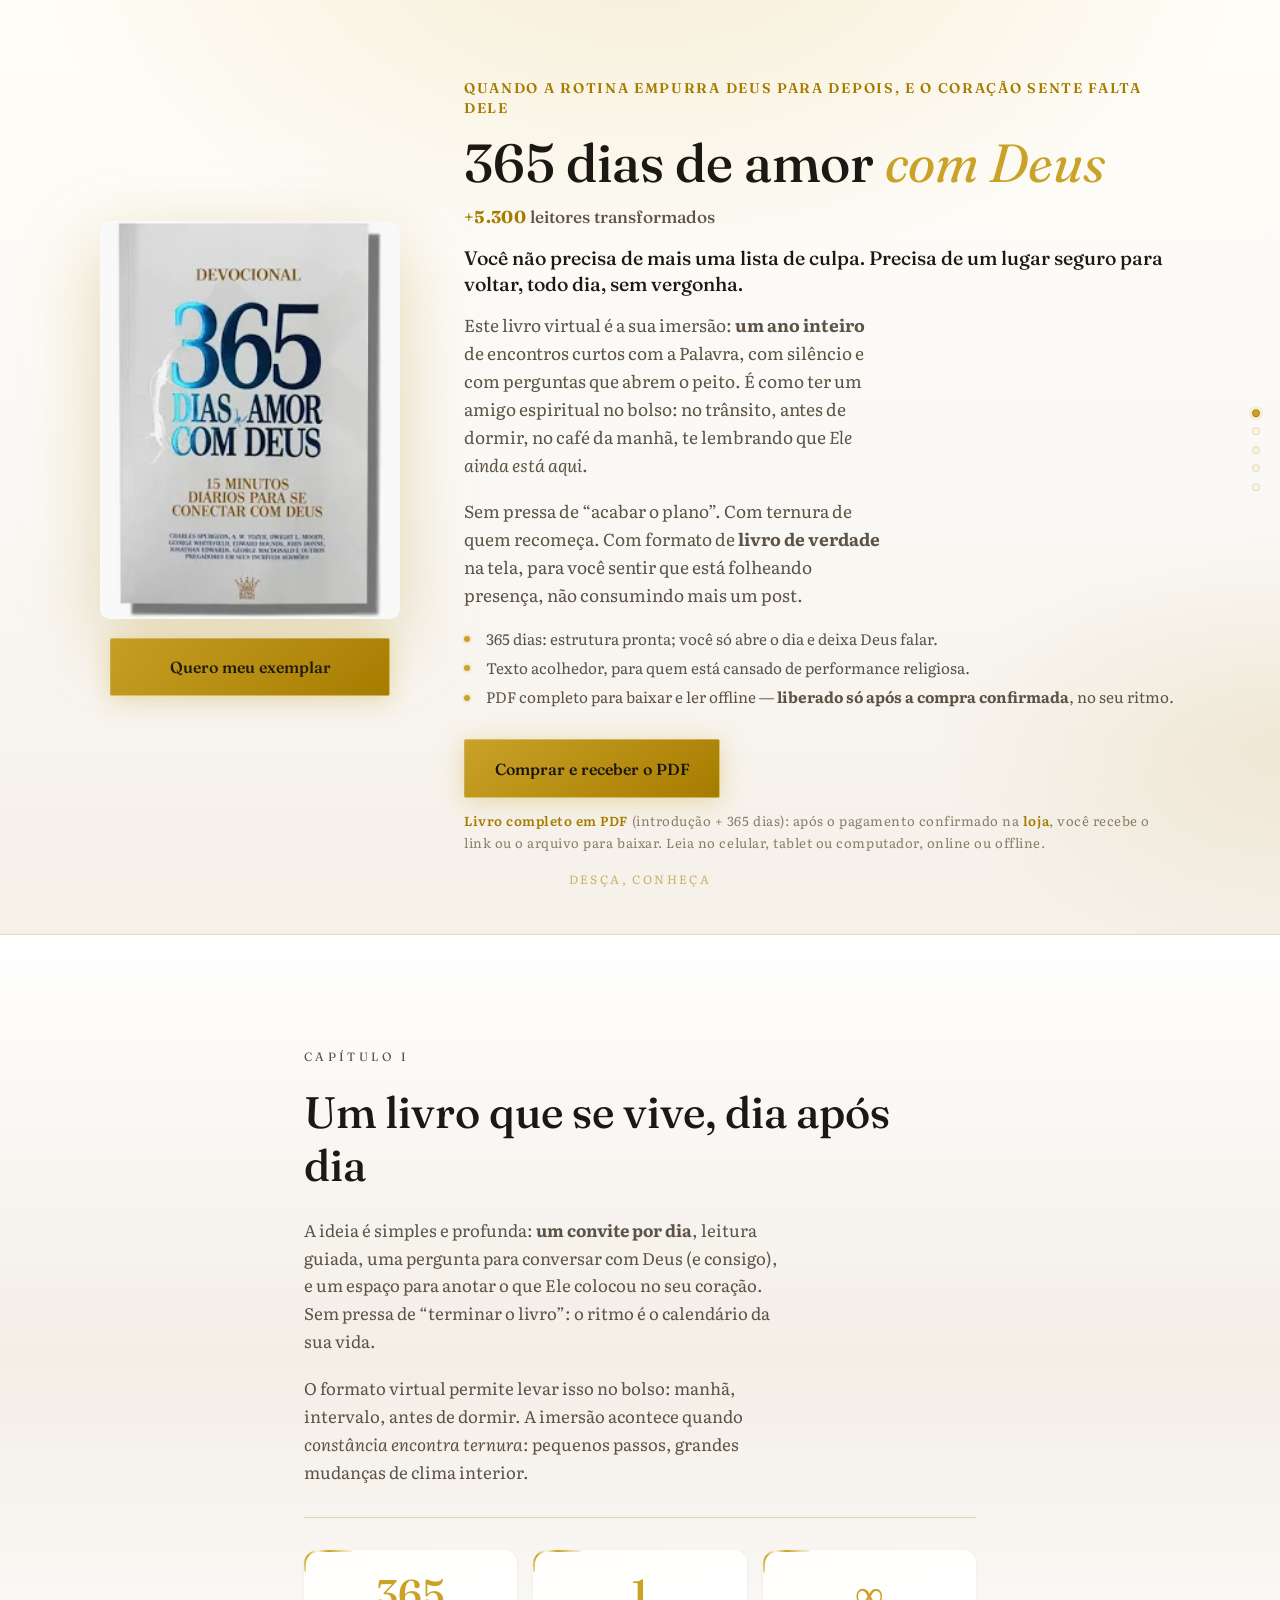
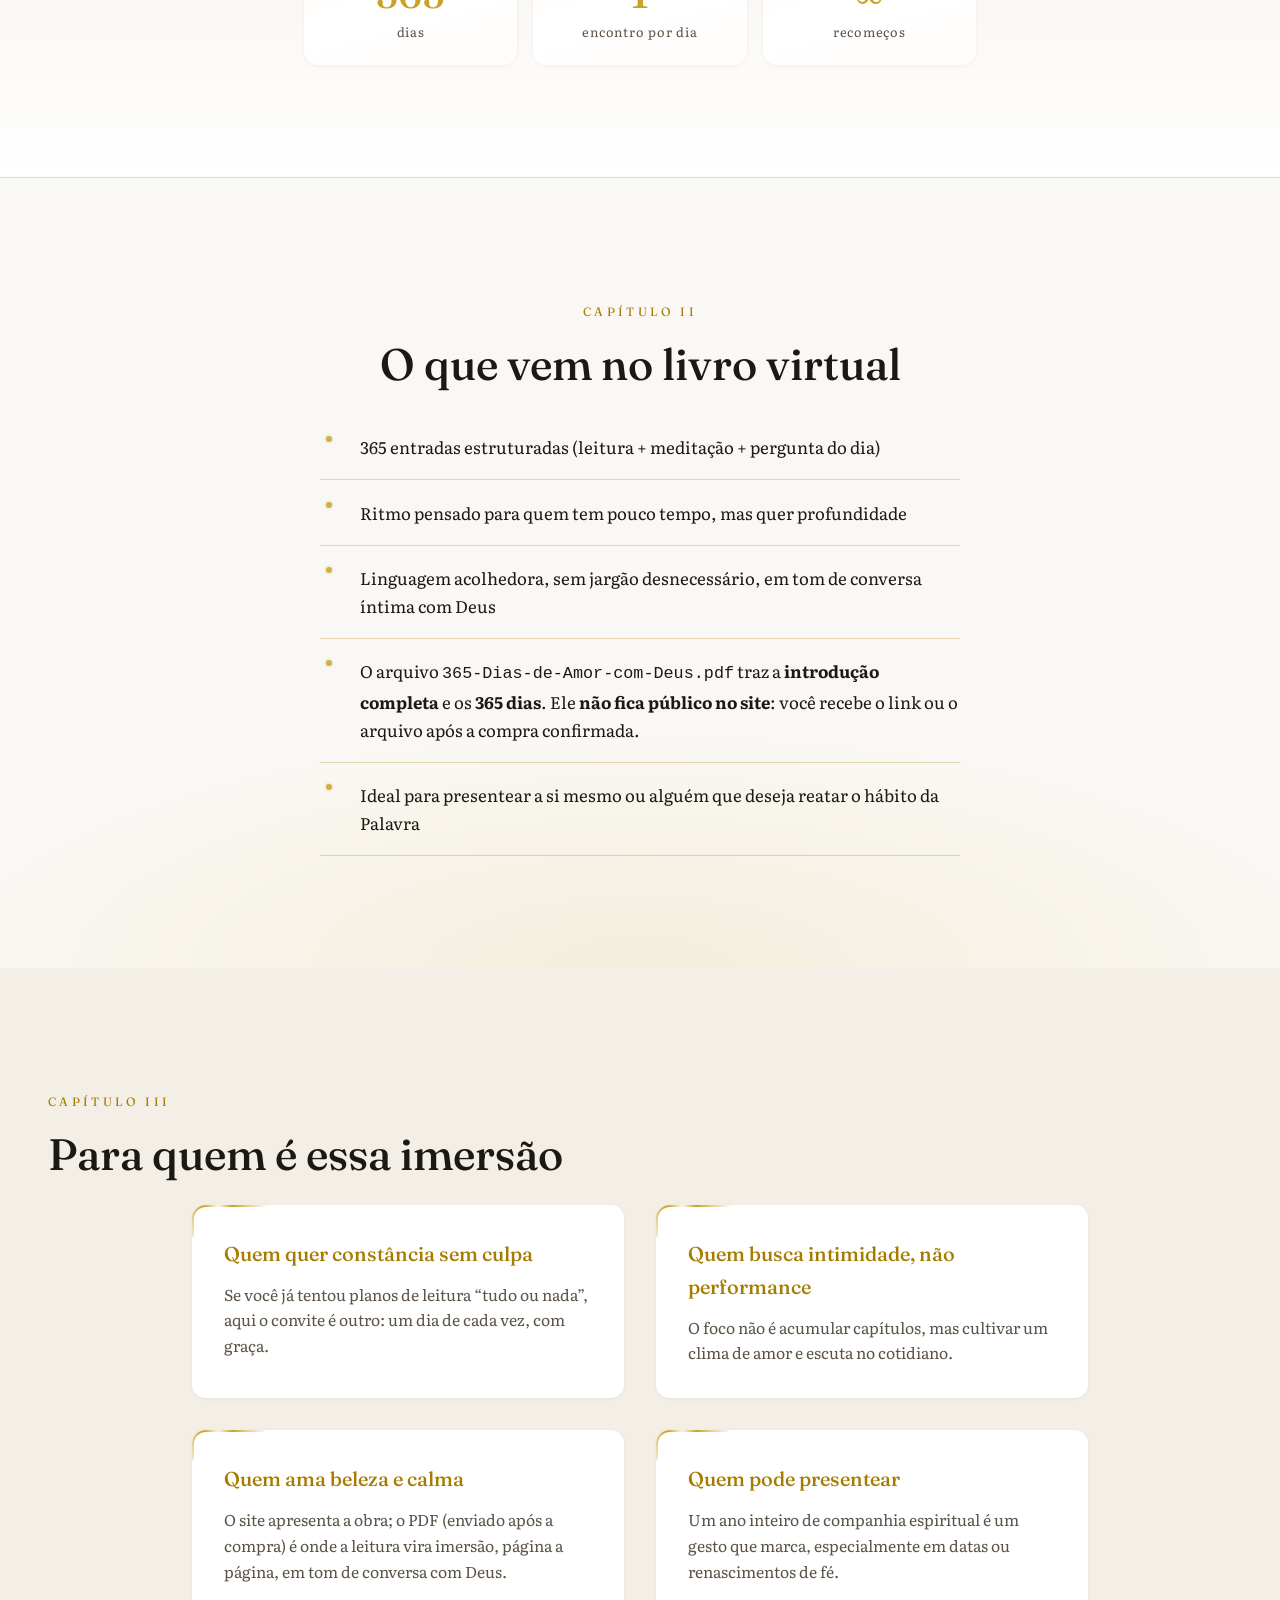
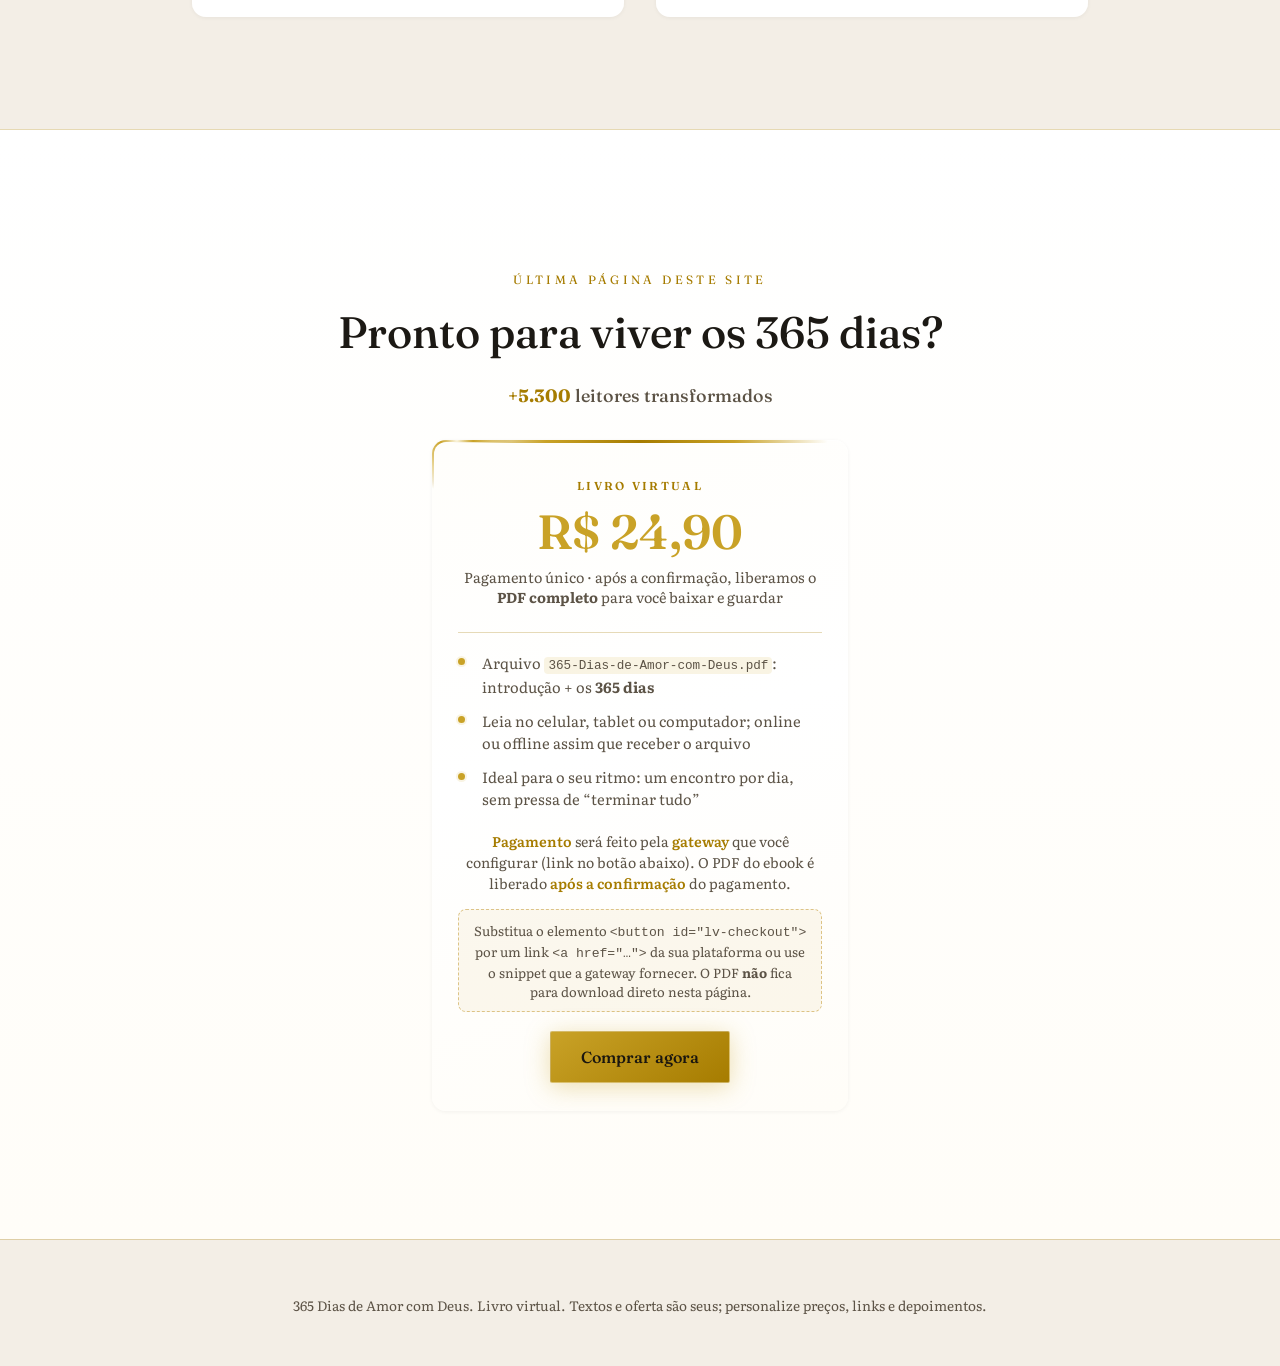
==== commit 502e1a0b: "Centraliza seção O que vem no livro virtual (#conteudo). Flex + align-items, lista com margin auto e" ====
--- a/index.html
+++ b/index.html
@@ -693,13 +693,25 @@
     /* O que você recebe */
     #conteudo {
       background: radial-gradient(ellipse 100% 55% at 50% 100%, rgba(201, 162, 39, 0.12) 0%, transparent 55%), var(--bg);
+      display: flex;
+      flex-direction: column;
+      align-items: center;
+      text-align: center;
+    }
+
+    #conteudo .section-title {
+      max-width: min(40rem, 100%);
+      margin-left: auto;
+      margin-right: auto;
     }
 
     .content-list {
       max-width: 40rem;
-      margin: 0;
+      margin: 0 auto;
       padding: 0;
       list-style: none;
+      width: 100%;
+      text-align: left;
     }
     .content-list li {
       position: relative;
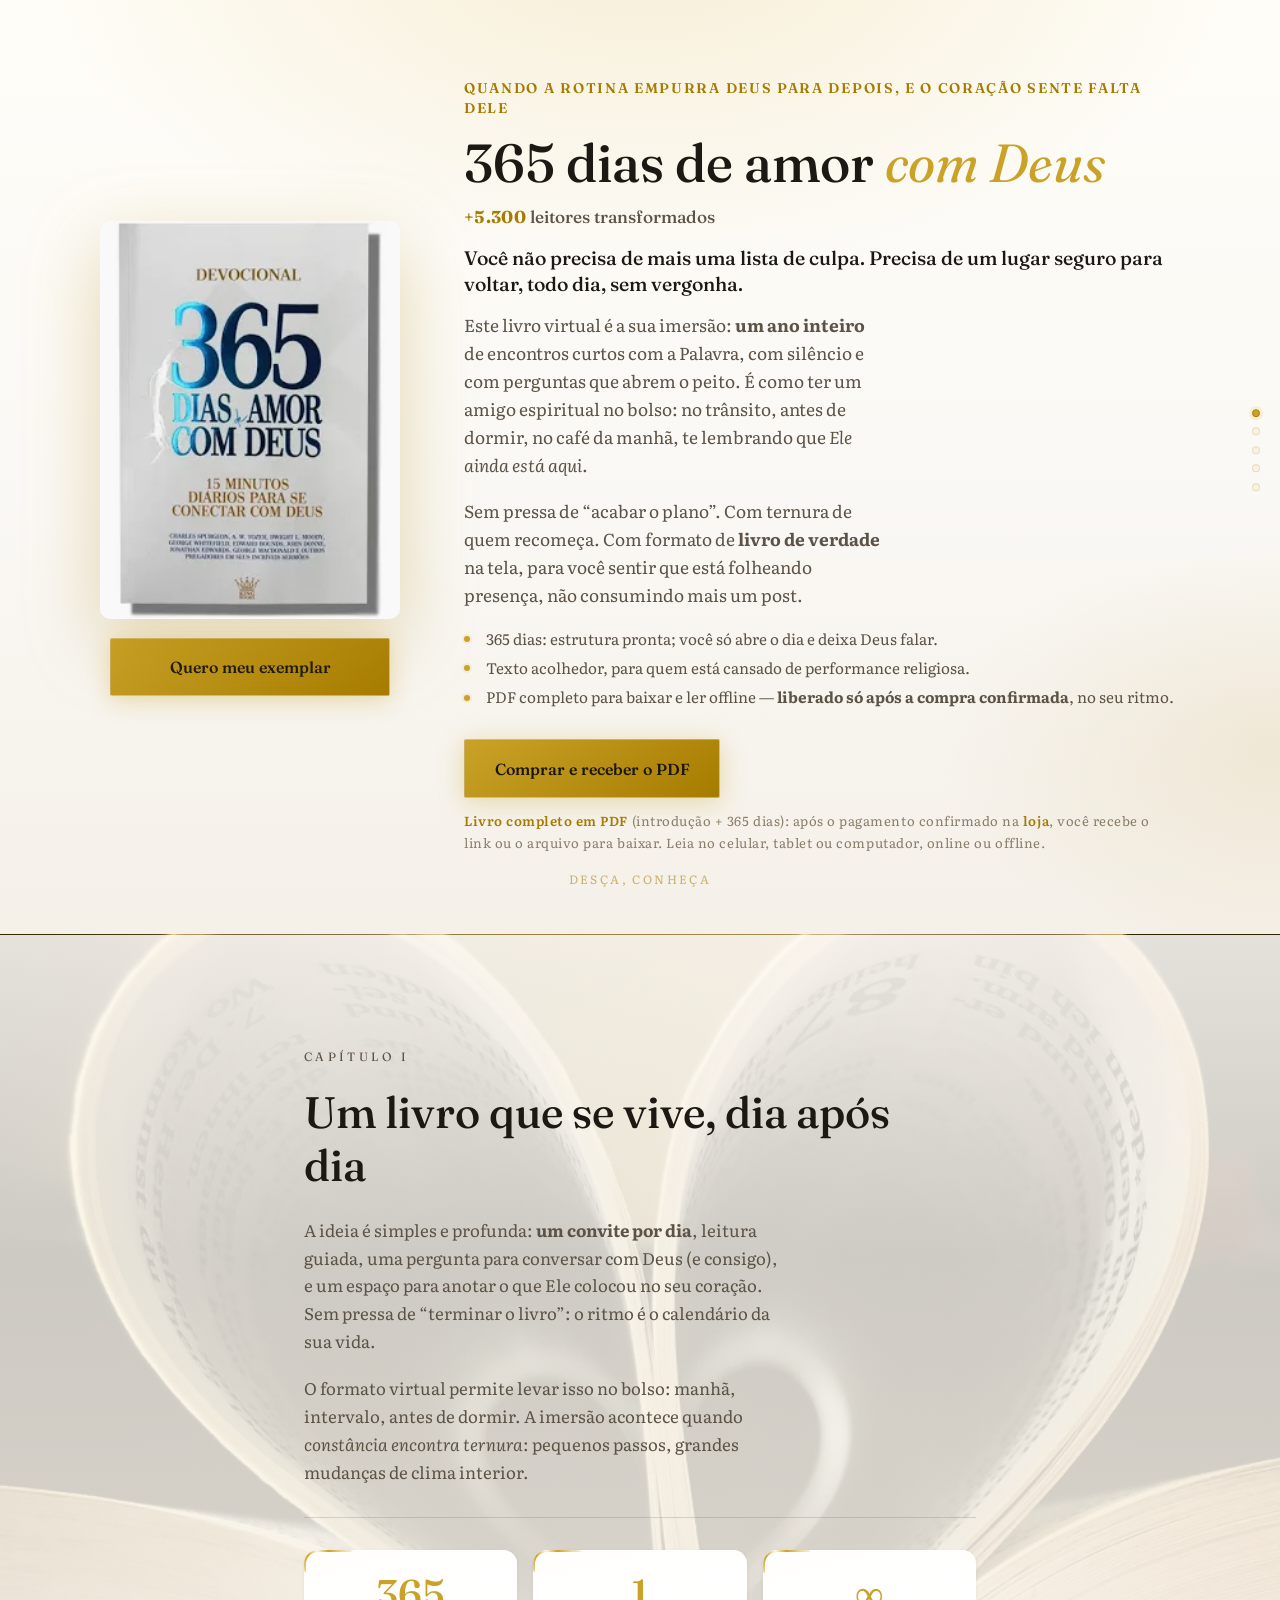
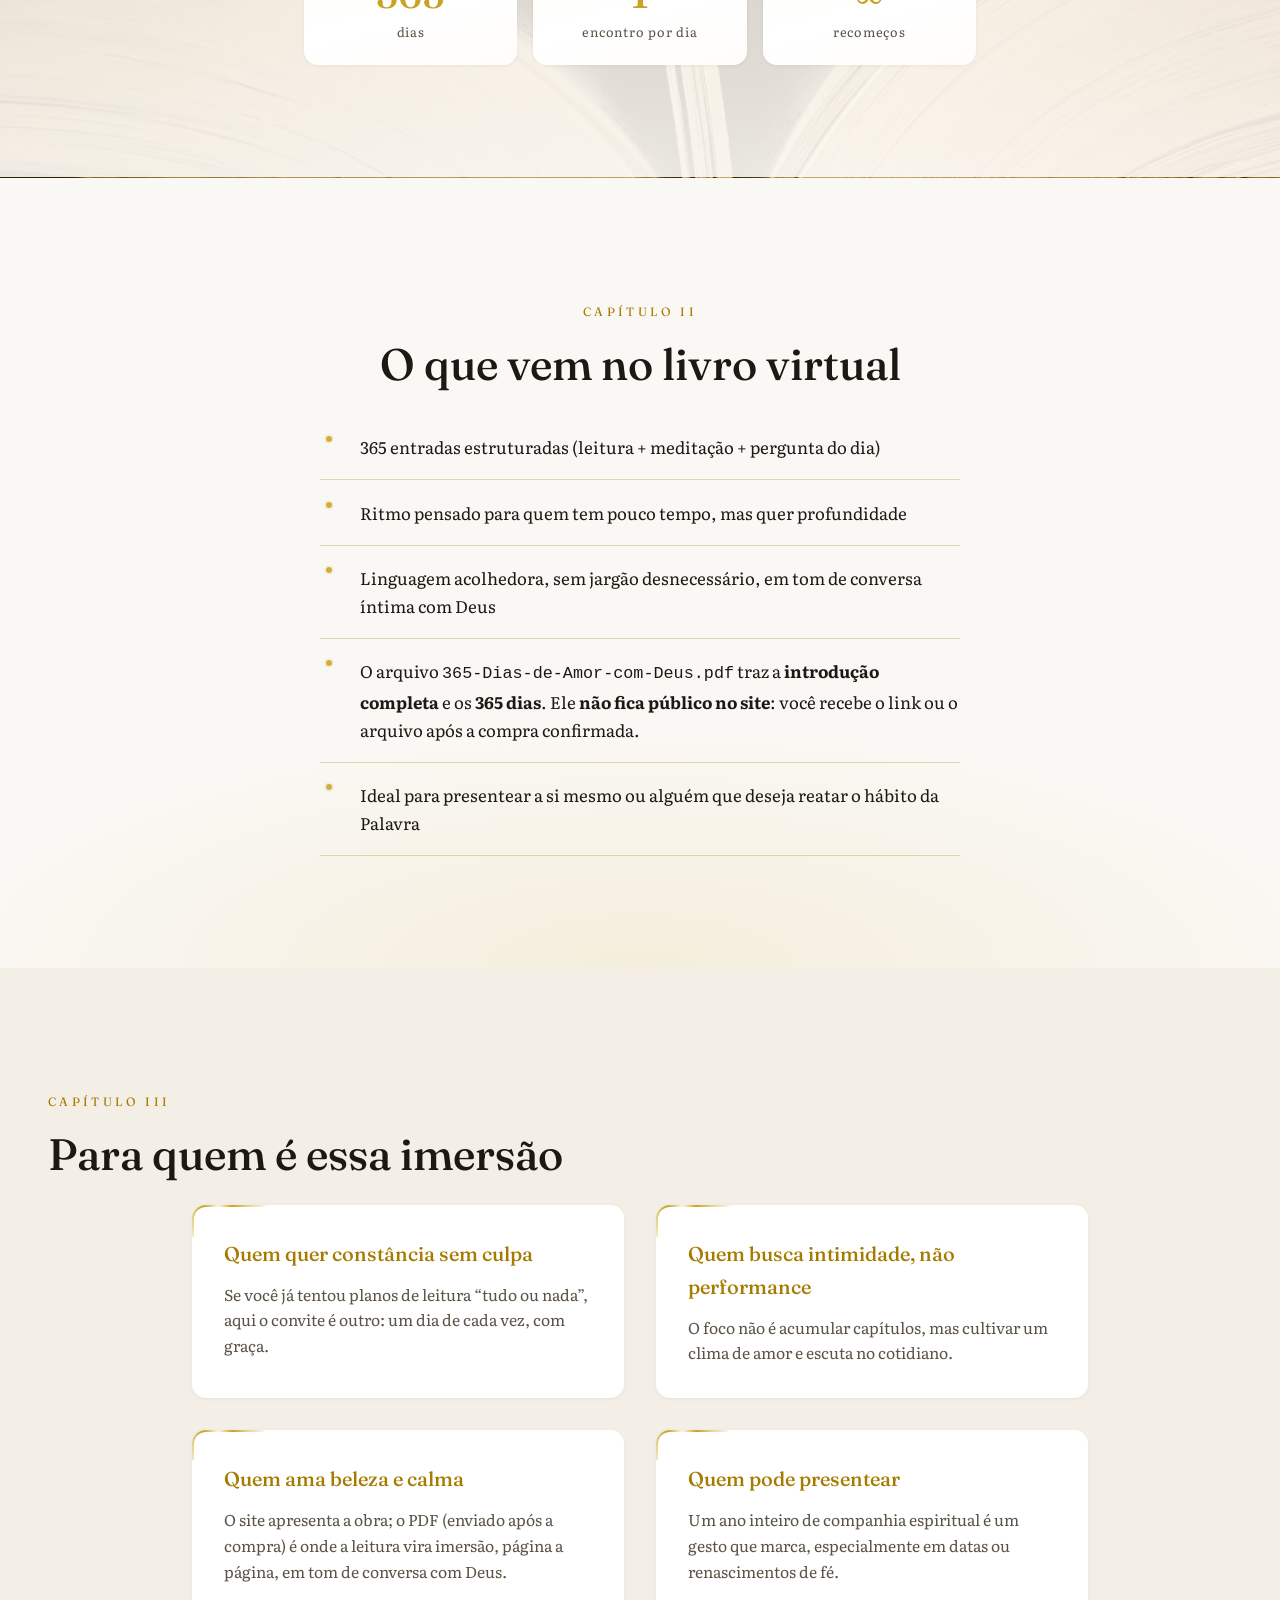
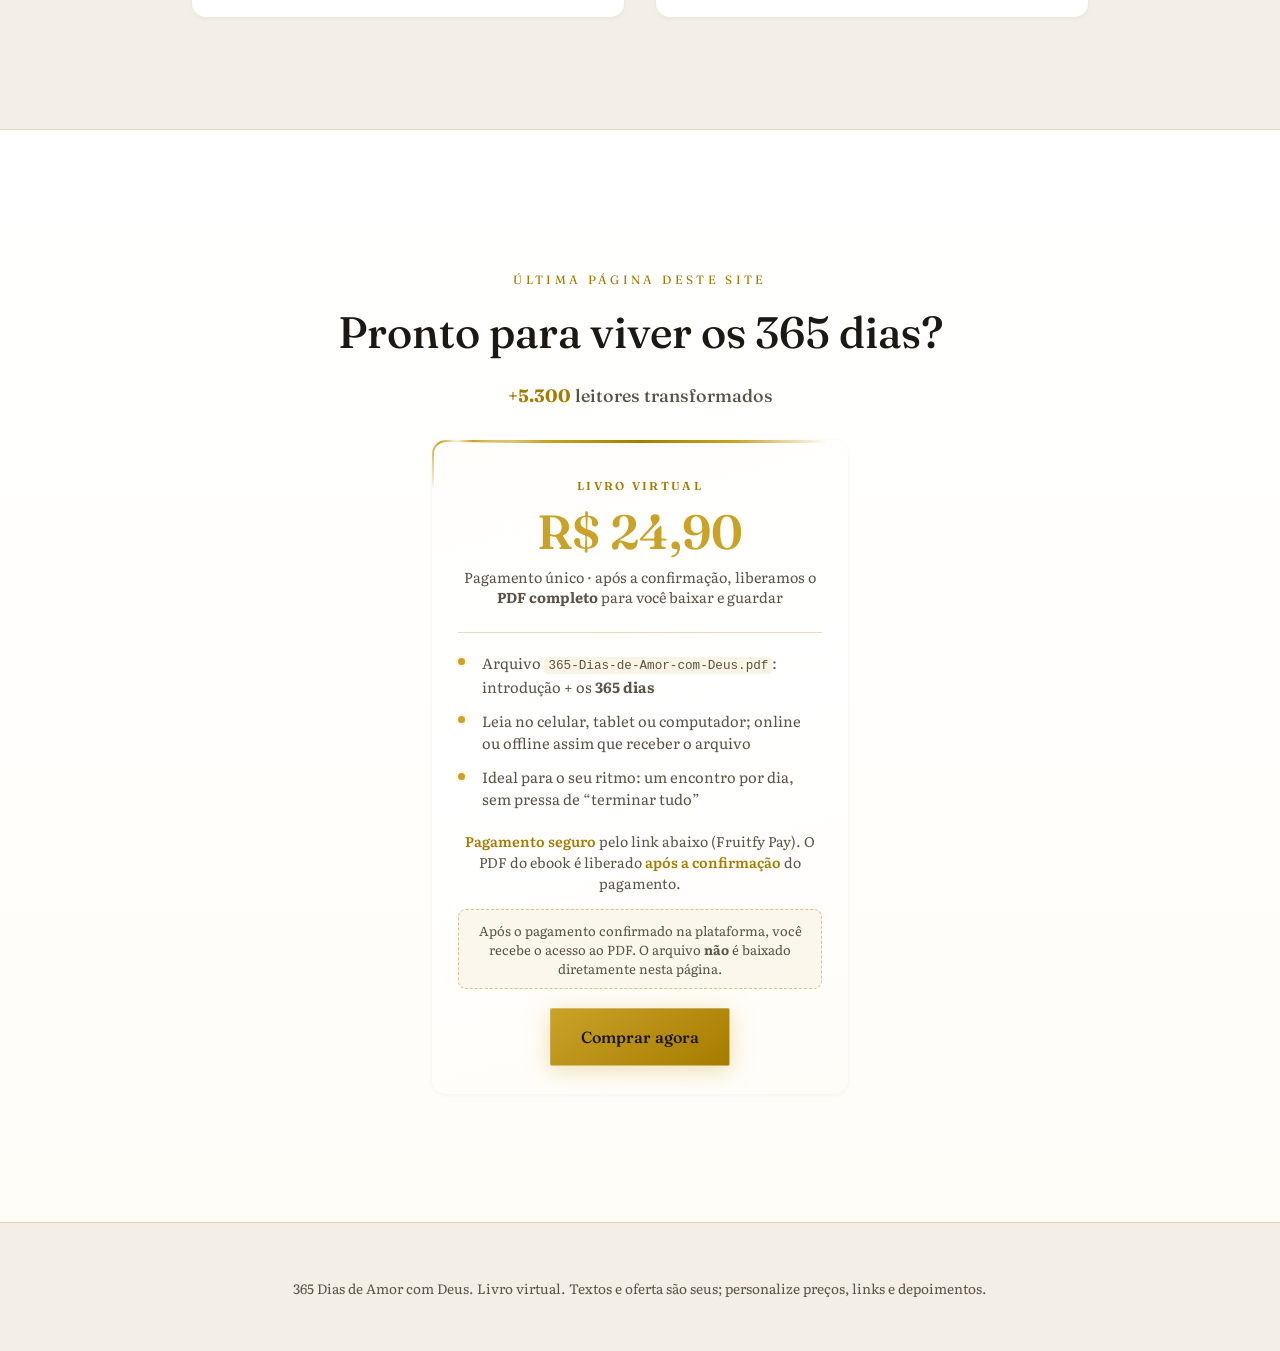
==== commit 58779c9c: "Checkout Fruitfy Pay e fundo na seção Imersão. Link Comprar agora para Fruitfy Pay; imagem de livro " ====
--- a/index.html
+++ b/index.html
@@ -505,9 +505,22 @@
       color: var(--ink);
     }
 
-    /* Capítulo: imersão */
+    /* Capítulo: imersão — fundo com livro em coração + véu claro para leitura */
     #imersao {
-      background: linear-gradient(180deg, var(--bg-elev) 0%, var(--bg-soft) 50%, var(--bg-elev) 100%);
+      background-color: var(--bg-soft);
+      background-image:
+        linear-gradient(
+          180deg,
+          rgba(253, 249, 243, 0.9) 0%,
+          rgba(250, 246, 238, 0.82) 38%,
+          rgba(248, 242, 232, 0.86) 72%,
+          rgba(253, 249, 243, 0.92) 100%
+        ),
+        linear-gradient(180deg, rgba(28, 25, 20, 0.04) 0%, transparent 45%),
+        url("assets/imersao-fundo-livro-coracao.png");
+      background-size: cover;
+      background-position: center 40%;
+      background-repeat: no-repeat;
       border-top: 1px solid var(--border);
       border-bottom: 1px solid var(--border);
     }
@@ -1070,13 +1083,18 @@
         <li>Ideal para o seu ritmo: um encontro por dia, sem pressa de “terminar tudo”</li>
       </ul>
 
-      <p class="comprar-card__gateway-hint"><strong>Pagamento</strong> será feito pela <strong>gateway</strong> que você configurar (link no botão abaixo). O PDF do ebook é liberado <strong>após a confirmação</strong> do pagamento.</p>
-
-      <p class="comprar-card__afterpay" role="note">Substitua o elemento <code>&lt;button id="lv-checkout"&gt;</code> por um link <code>&lt;a href="…"&gt;</code> da sua plataforma ou use o snippet que a gateway fornecer. O PDF <strong>não</strong> fica para download direto nesta página.</p>
+      <p class="comprar-card__gateway-hint"><strong>Pagamento seguro</strong> pelo link abaixo (Fruitfy Pay). O PDF do ebook é liberado <strong>após a confirmação</strong> do pagamento.</p>
+
+      <p class="comprar-card__afterpay" role="note">Após o pagamento confirmado na plataforma, você recebe o acesso ao PDF. O arquivo <strong>não</strong> é baixado diretamente nesta página.</p>
 
       <div class="hero-cta comprar-card__cta">
-        <!-- Quando tiver o link: troque este button por <a class="btn btn-primary" href="URL_DA_GATEWAY">…</a> -->
-        <button type="button" class="btn btn-primary lv-checkout-btn" id="lv-checkout">Comprar agora</button>
+        <a
+          class="btn btn-primary lv-checkout-btn"
+          id="lv-checkout"
+          href="https://go.fruitfypay.com/TyXWA9YrylRNZD8h"
+          target="_blank"
+          rel="noopener noreferrer"
+          >Comprar agora</a>
       </div>
     </div>
   </section>
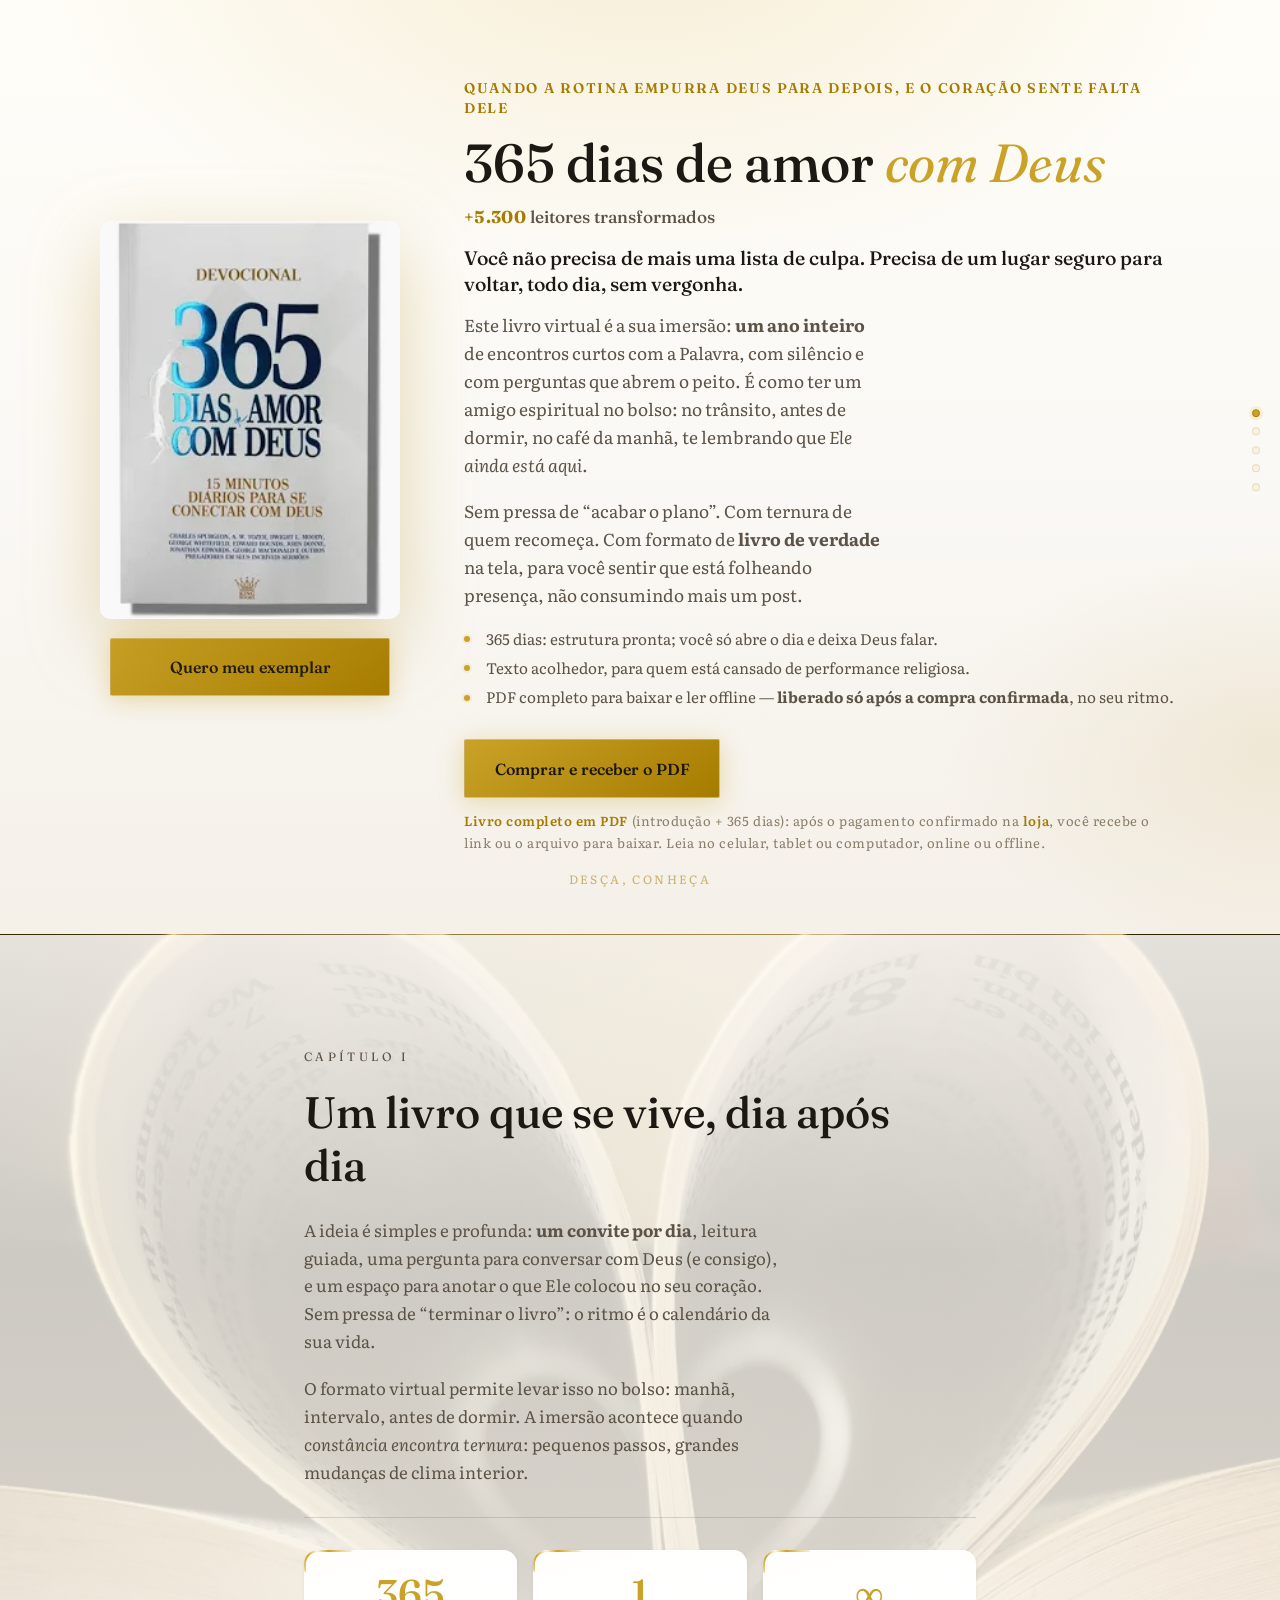
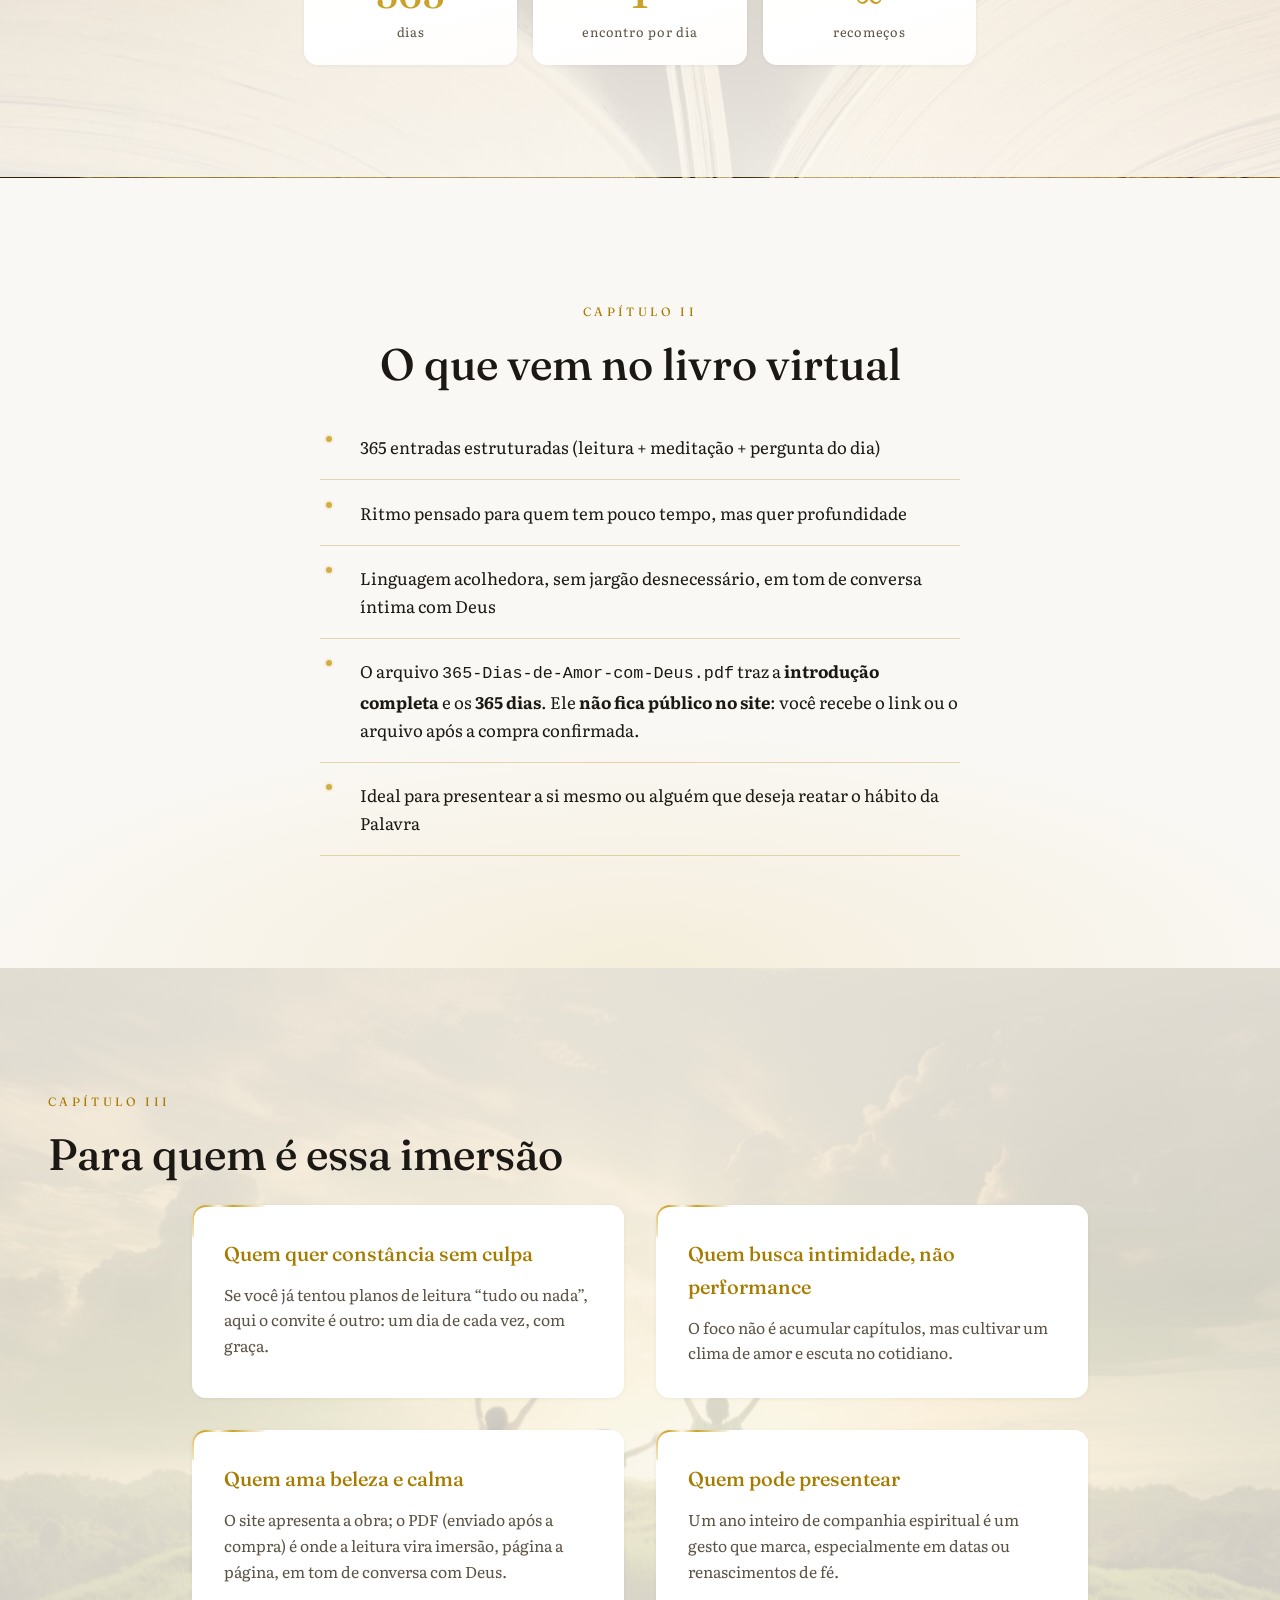
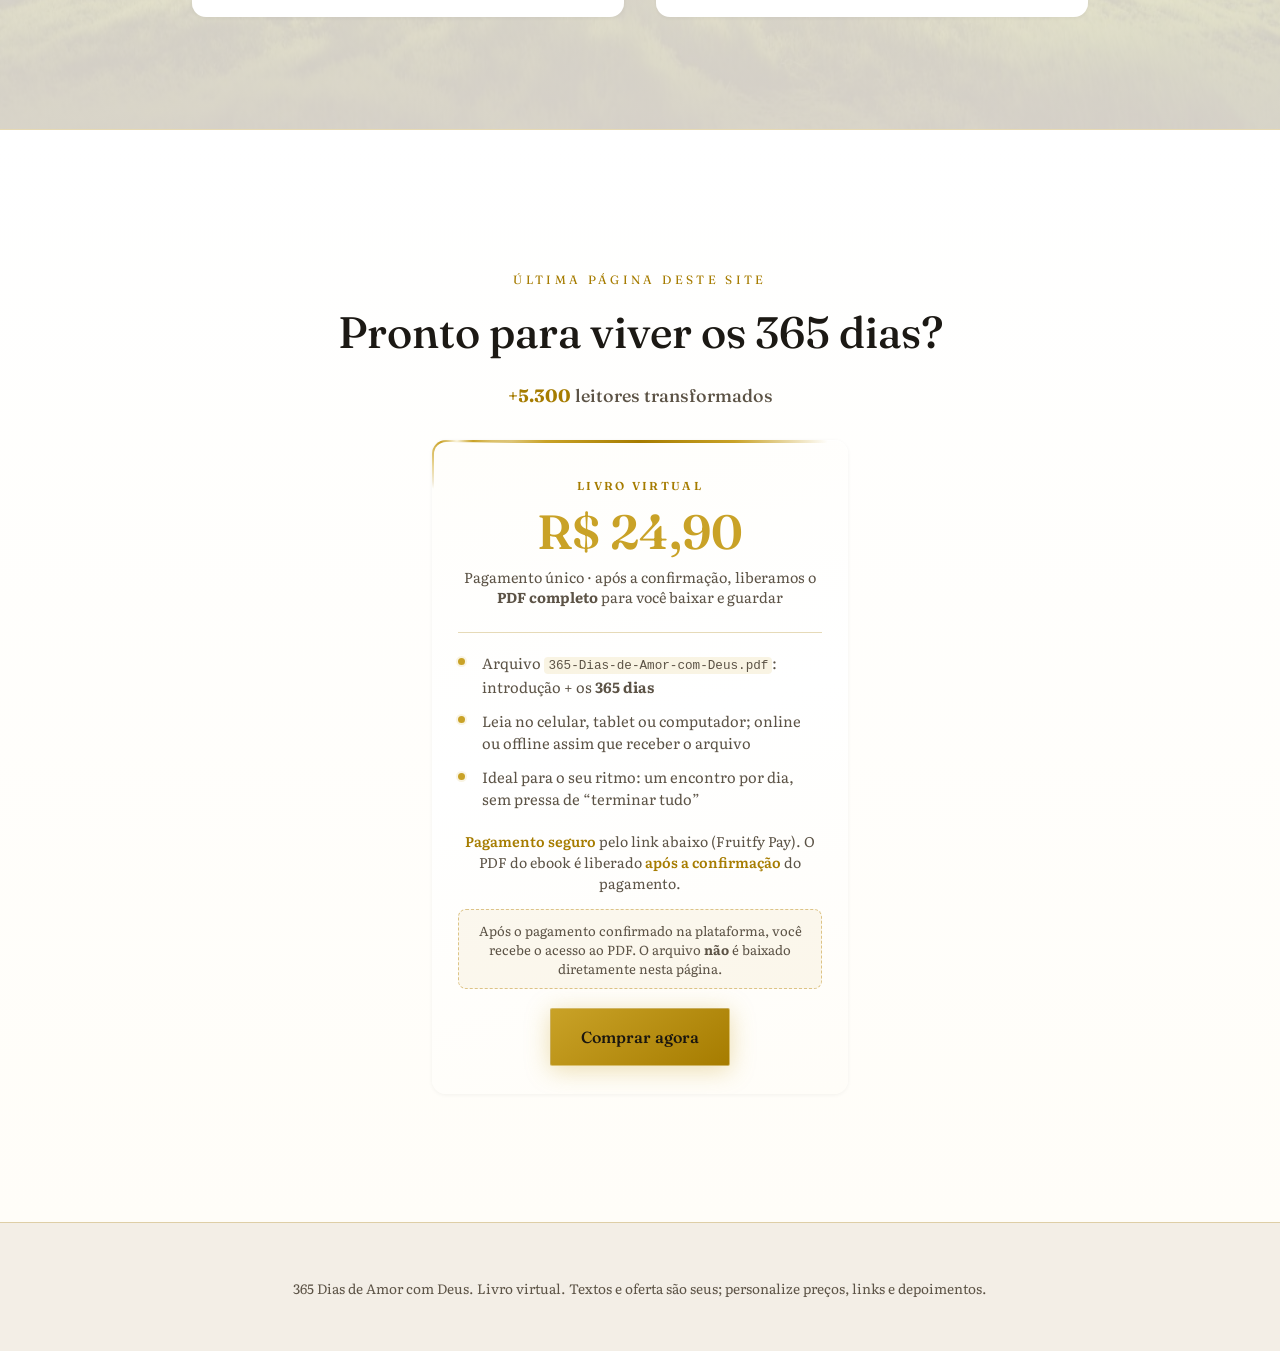
==== commit f074d727: "Meta Pixel, fundo Para quem e documentação. Pixel 1371933481506696: PageView, ViewContent e Initiate" ====
--- a/index.html
+++ b/index.html
@@ -1,10 +1,39 @@
- <!DOCTYPE html>
+<!DOCTYPE html>
 <html lang="pt-BR">
 <head>
   <meta charset="UTF-8" />
   <meta name="viewport" content="width=device-width, initial-scale=1" />
   <meta name="description" content="365 Dias de Amor com Deus: devocional em PDF, imersão diária em palavra, silêncio e presença. Livro virtual — PDF liberado após a compra confirmada." />
   <title>365 Dias de Amor com Deus | Imersão</title>
+  <!-- Meta Pixel: https://developers.facebook.com/docs/meta-pixel -->
+  <script>
+    !(function (f, b, e, v, n, t, s) {
+      if (f.fbq) return;
+      n = f.fbq = function () {
+        n.callMethod ? n.callMethod.apply(n, arguments) : n.queue.push(arguments);
+      };
+      if (!f._fbq) f._fbq = n;
+      n.push = n;
+      n.loaded = !0;
+      n.version = "2.0";
+      n.queue = [];
+      t = b.createElement(e);
+      t.async = !0;
+      t.src = v;
+      s = b.getElementsByTagName(e)[0];
+      s.parentNode.insertBefore(t, s);
+    })(window, document, "script", "https://connect.facebook.net/en_US/fbevents.js");
+    fbq("init", "1371933481506696");
+    fbq("track", "PageView");
+  </script>
+  <noscript
+    ><img
+      height="1"
+      width="1"
+      style="display: none"
+      src="https://www.facebook.com/tr?id=1371933481506696&amp;ev=PageView&amp;noscript=1"
+      alt=""
+  /></noscript>
   <link rel="preconnect" href="https://fonts.googleapis.com" />
   <link rel="preconnect" href="https://fonts.gstatic.com" crossorigin />
   <link href="https://fonts.googleapis.com/css2?family=Crimson+Text:ital,wght@0,400;0,600;0,700;1,400;1,600&family=Fraunces:ital,opsz,wght@0,9..144,200..900;1,9..144,200..900&family=Literata:ital,opsz,wght@0,7..72,400..700;1,7..72,400..700&family=Playfair+Display:ital,wght@0,400;0,600;0,700;0,900;1,400&display=swap" rel="stylesheet" />
@@ -745,9 +774,21 @@
       opacity: 0.85;
     }
 
-    /* Para quem é */
+    /* Para quem é — foto de fundo + véu claro (cards brancos mantêm contraste) */
     #para-quem {
-      background: var(--bg-soft);
+      background-color: var(--bg-soft);
+      background-image:
+        linear-gradient(
+          180deg,
+          rgba(243, 238, 228, 0.9) 0%,
+          rgba(250, 246, 238, 0.78) 42%,
+          rgba(248, 242, 234, 0.85) 100%
+        ),
+        linear-gradient(180deg, rgba(28, 25, 20, 0.12) 0%, transparent 55%),
+        url("assets/para-quem-fundo.png");
+      background-size: cover;
+      background-position: center 38%;
+      background-repeat: no-repeat;
     }
     .para-quem-inner {
       max-width: 56rem;
@@ -1136,5 +1177,68 @@
       setActiveRail();
     })();
   </script>
+  <!-- Eventos padrão do Pixel + eventID (deduplicação com CAPI / duplo envio): https://developers.facebook.com/docs/marketing-api/conversions-api/deduplicate-pixel-and-server-events -->
+  <script>
+    (function () {
+      function genEventId(prefix) {
+        try {
+          if (window.crypto && typeof crypto.randomUUID === "function") {
+            return prefix + crypto.randomUUID();
+          }
+        } catch (e) {}
+        return prefix + String(Date.now()) + "_" + String(Math.random()).slice(2, 11);
+      }
+
+      function trackViewContentOnce() {
+        if (typeof fbq !== "function") return;
+        if (trackViewContentOnce.done) return;
+        trackViewContentOnce.done = true;
+        var eventID = genEventId("vc_");
+        fbq(
+          "track",
+          "ViewContent",
+          {
+            content_name: "365 Dias de Amor com Deus",
+            content_ids: ["365-dias-amor-deus-pdf"],
+            content_type: "product",
+            value: 24.9,
+            currency: "BRL",
+          },
+          { eventID: eventID }
+        );
+      }
+
+      function trackInitiateCheckout() {
+        if (typeof fbq !== "function") return;
+        var eventID = genEventId("ic_");
+        fbq(
+          "track",
+          "InitiateCheckout",
+          {
+            content_name: "365 Dias de Amor com Deus",
+            content_ids: ["365-dias-amor-deus-pdf"],
+            content_type: "product",
+            value: 24.9,
+            currency: "BRL",
+            num_items: 1,
+          },
+          { eventID: eventID }
+        );
+      }
+
+      if (document.readyState === "loading") {
+        document.addEventListener("DOMContentLoaded", trackViewContentOnce);
+      } else {
+        trackViewContentOnce();
+      }
+
+      var checkout = document.getElementById("lv-checkout");
+      if (checkout) {
+        checkout.addEventListener("click", function () {
+          trackInitiateCheckout();
+        });
+      }
+    })();
+  </script>
 </body>
 </html>
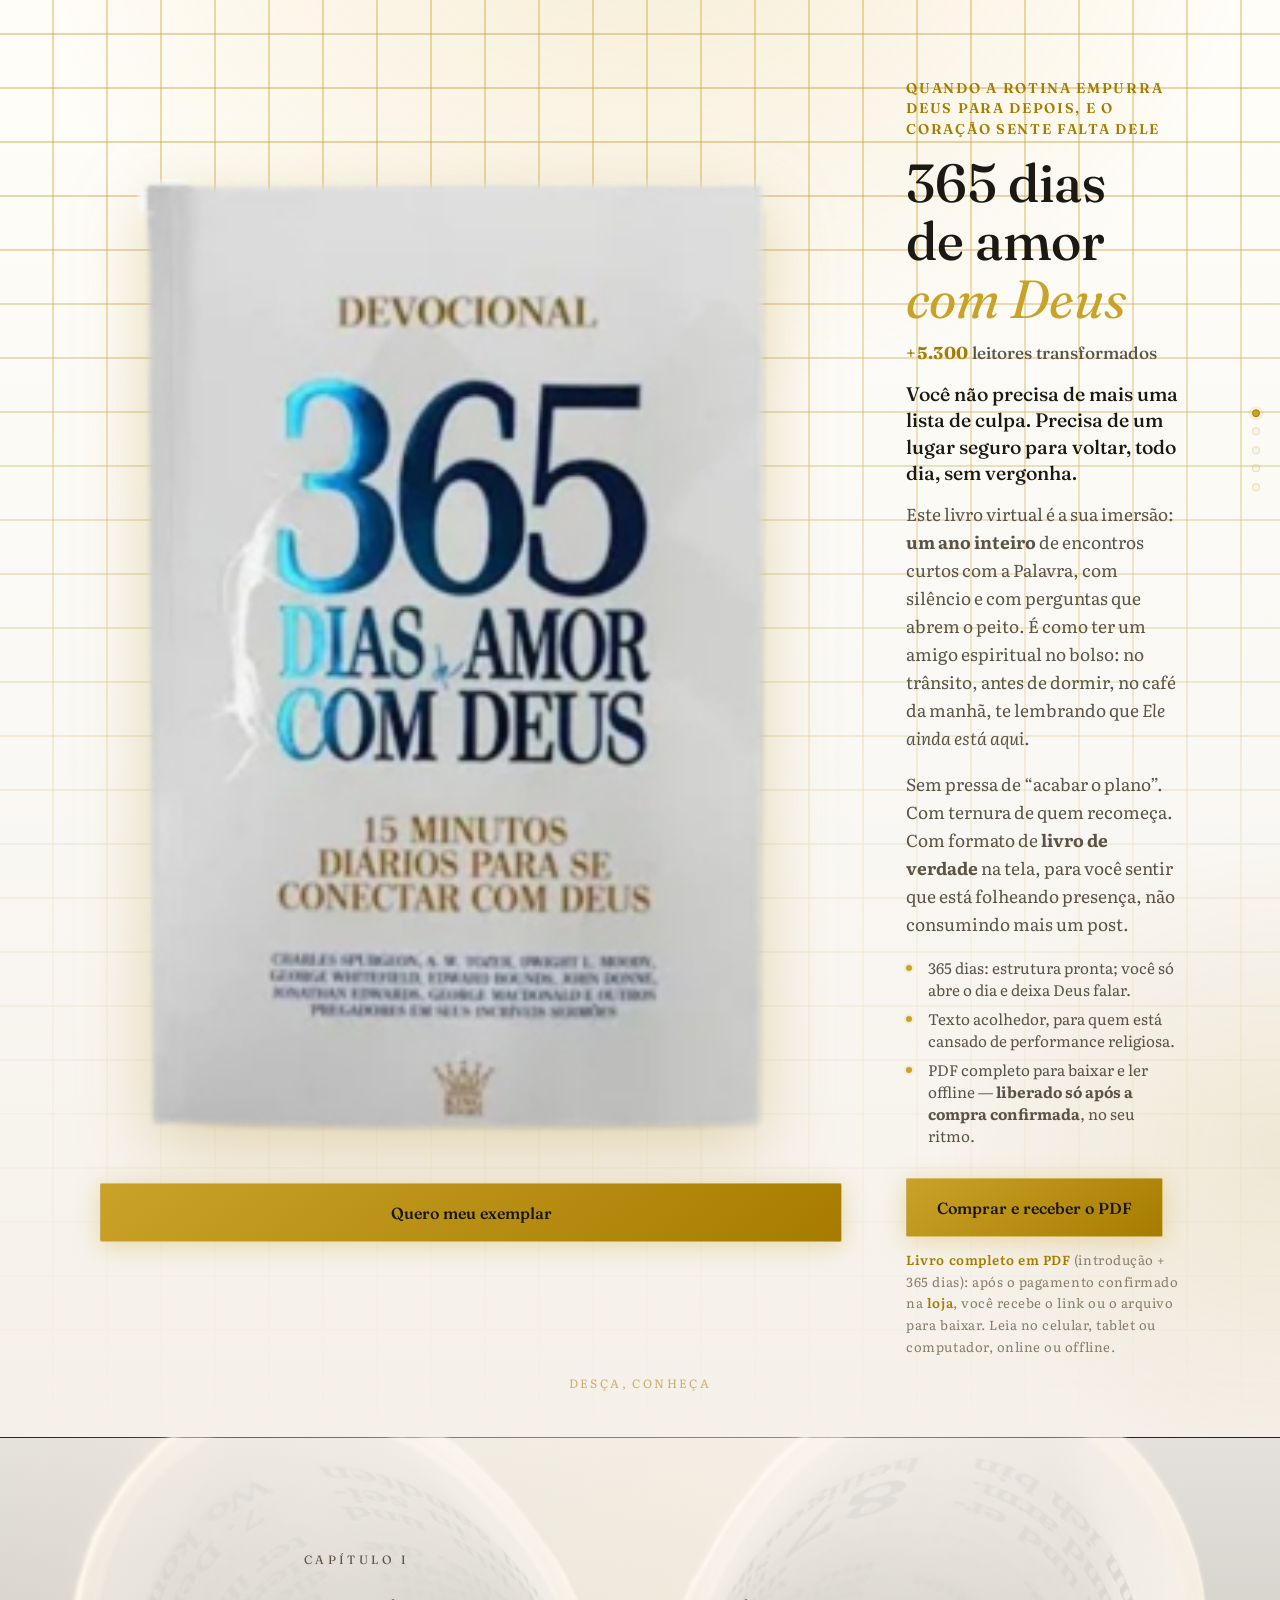
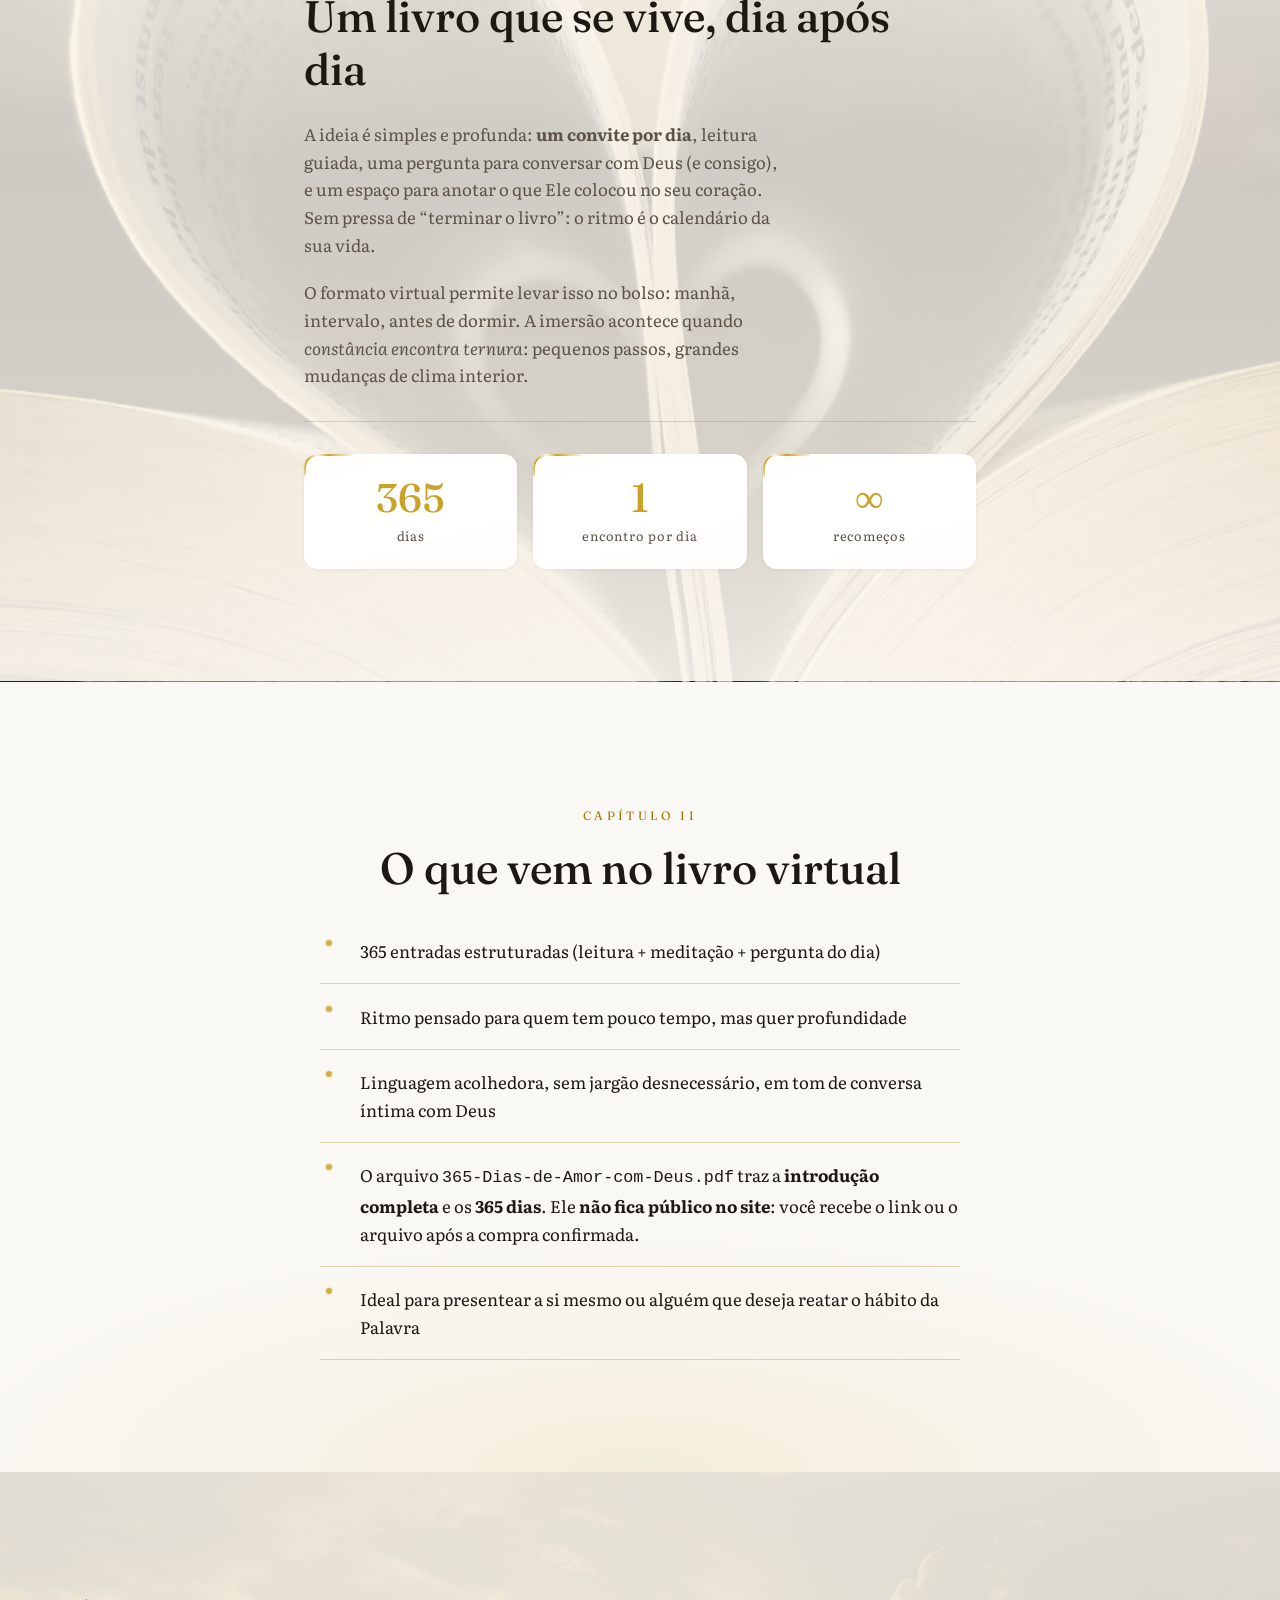
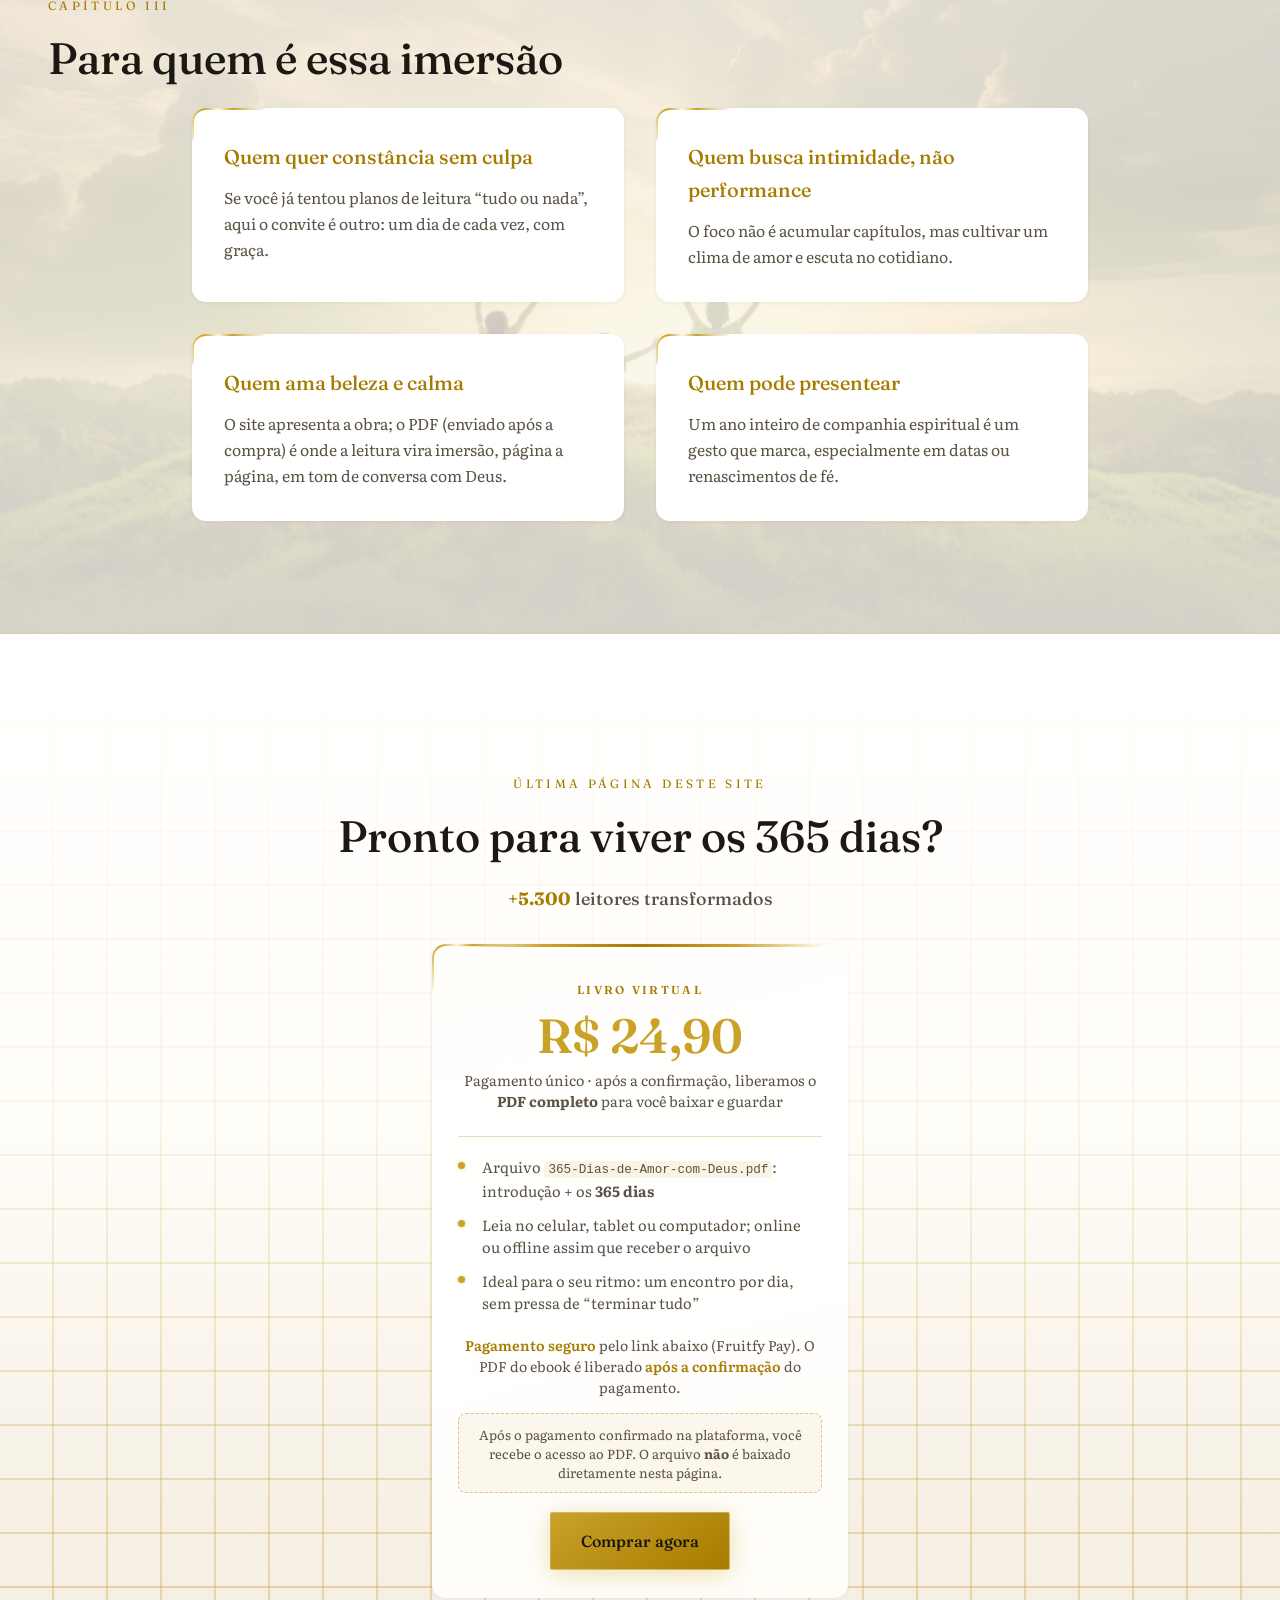
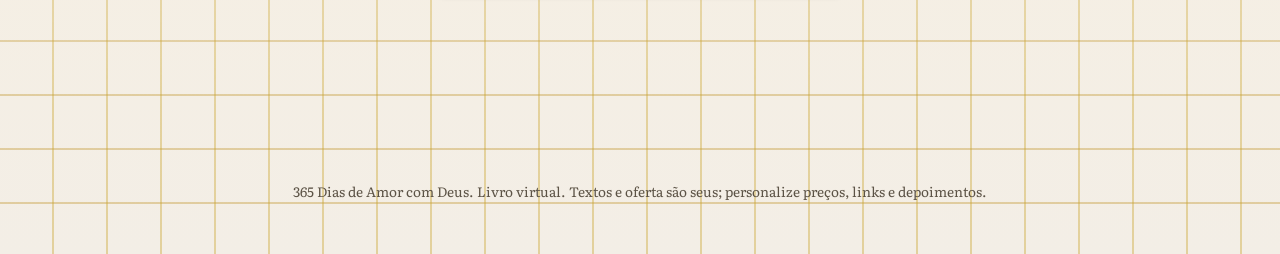
==== commit e21177ae: "Atualiza hero, animações ao scroll e bloco final comprar+rodapé. Grade dourada no hero, capa em PNG " ====
--- a/index.html
+++ b/index.html
@@ -161,13 +161,60 @@
       padding: clamp(2rem, 5vw, 4rem) clamp(1.25rem, 4vw, 2rem) clamp(4rem, 8vw, 5rem);
       position: relative;
       z-index: 1;
+      isolation: isolate;
       background:
         radial-gradient(ellipse 90% 70% at 50% -10%, rgba(201, 162, 39, 0.18) 0%, transparent 55%),
         radial-gradient(ellipse 60% 50% at 100% 80%, rgba(166, 124, 0, 0.1) 0%, transparent 45%),
         linear-gradient(180deg, #fffdf8 0%, var(--bg) 55%, #f5f0e8 100%);
     }
 
+    /* Grade dourada: linhas; máscara em degradê — forte no topo, some em direção a baixo */
+    .hero::before {
+      content: "";
+      position: absolute;
+      inset: 0;
+      z-index: 0;
+      pointer-events: none;
+      background-image:
+        repeating-linear-gradient(
+          90deg,
+          transparent,
+          transparent 52px,
+          rgba(201, 162, 39, 0.38) 52px,
+          rgba(201, 162, 39, 0.38) 54px
+        ),
+        repeating-linear-gradient(
+          0deg,
+          transparent,
+          transparent 52px,
+          rgba(184, 134, 11, 0.32) 52px,
+          rgba(184, 134, 11, 0.32) 54px
+        );
+      -webkit-mask-image: linear-gradient(
+        to bottom,
+        #000 0%,
+        #000 12%,
+        rgba(0, 0, 0, 0.65) 38%,
+        rgba(0, 0, 0, 0.22) 62%,
+        transparent 100%
+      );
+      mask-image: linear-gradient(
+        to bottom,
+        #000 0%,
+        #000 12%,
+        rgba(0, 0, 0, 0.65) 38%,
+        rgba(0, 0, 0, 0.22) 62%,
+        transparent 100%
+      );
+      -webkit-mask-size: 100% 100%;
+      mask-size: 100% 100%;
+      -webkit-mask-repeat: no-repeat;
+      mask-repeat: no-repeat;
+    }
+
     .hero-grid {
+      position: relative;
+      z-index: 1;
       width: 100%;
       max-width: 1080px;
       margin: 0 auto;
@@ -193,7 +240,7 @@
 
     @media (min-width: 880px) {
       .hero-grid {
-        grid-template-columns: minmax(220px, 300px) minmax(0, 1fr);
+        grid-template-columns: minmax(400px, min(58vw, 880px)) minmax(0, 1fr);
         justify-items: start;
         text-align: left;
         gap: clamp(2.5rem, 5vw, 4rem);
@@ -204,16 +251,17 @@
       margin: 0;
       position: relative;
       flex-shrink: 0;
-      width: min(100%, 300px);
+      width: min(100%, 880px);
       display: flex;
       flex-direction: column;
       align-items: center;
       gap: 1.15rem;
+      background: transparent;
     }
 
     .hero-cover-cta {
       width: 100%;
-      max-width: min(100%, 280px);
+      max-width: min(100%, 800px);
       text-align: center;
       text-decoration: none;
     }
@@ -224,9 +272,11 @@
     .hero-cover-img {
       display: block;
       width: 100%;
-      max-width: min(100%, 300px);
+      max-width: min(100%, 880px);
       height: auto;
       object-fit: contain;
+      /* Mate preto em volta do livro: some no fundo claro do hero */
+      mix-blend-mode: lighten;
       border-radius: 10px;
       filter: drop-shadow(0 22px 36px rgba(166, 124, 0, 0.28));
       animation: heroFloat 5.5s ease-in-out infinite;
@@ -235,11 +285,18 @@
     @media (max-width: 879px) {
       .hero-cover {
         width: 100%;
-        max-width: 260px;
+        max-width: 100%;
+        gap: 1.35rem;
       }
       .hero-cover-img {
-        max-width: 100%;
-        max-height: min(52vh, 420px);
+        width: auto;
+        max-width: min(calc(100vw - 12px), 920px);
+        max-height: min(78vh, 980px);
+        margin-inline: auto;
+      }
+      .hero-cover-cta {
+        max-width: min(100%, 22rem);
+        margin-top: 0.15rem;
       }
     }
 
@@ -482,6 +539,7 @@
       bottom: 2rem;
       left: 50%;
       transform: translateX(-50%);
+      z-index: 1;
       font-size: 0.75rem;
       letter-spacing: 0.2em;
       text-transform: uppercase;
@@ -505,10 +563,16 @@
       position: relative;
     }
 
+    /* Entrada no scroll: some ao sair da área e reaparece ao voltar (subir ou descer) */
     section[data-reveal] {
       opacity: 0;
-      transform: translateY(36px);
-      transition: opacity 0.9s var(--ease-out), transform 0.9s var(--ease-out);
+      transition: opacity 0.85s var(--ease-out), transform 0.85s var(--ease-out);
+    }
+    section[data-reveal]:not(.is-visible):not(.reveal-up) {
+      transform: translateY(2rem);
+    }
+    section[data-reveal]:not(.is-visible).reveal-up {
+      transform: translateY(-2rem);
     }
     section[data-reveal].is-visible {
       opacity: 1;
@@ -730,6 +794,11 @@
       .comprar-card__rail {
         animation: none !important;
       }
+      section[data-reveal] {
+        opacity: 1 !important;
+        transform: none !important;
+        transition: none !important;
+      }
     }
 
     /* O que você recebe */
@@ -833,13 +902,69 @@
       font-size: 0.98rem;
     }
 
-    /* CTA final */
+    /* Bloco final: comprar + rodapé — um só degradê e uma só grade (máscara de baixo → cima) */
+    .lv-final-block {
+      position: relative;
+      isolation: isolate;
+      overflow: hidden;
+      border-top: 1px solid var(--border);
+      background: linear-gradient(180deg, var(--bg-elev) 0%, #fffdf8 40%, #f5efe4 75%, var(--bg-soft) 100%);
+    }
+
+    .lv-final-block::before {
+      content: "";
+      position: absolute;
+      inset: 0;
+      z-index: 0;
+      pointer-events: none;
+      background-image:
+        repeating-linear-gradient(
+          90deg,
+          transparent,
+          transparent 52px,
+          rgba(201, 162, 39, 0.38) 52px,
+          rgba(201, 162, 39, 0.38) 54px
+        ),
+        repeating-linear-gradient(
+          0deg,
+          transparent,
+          transparent 52px,
+          rgba(184, 134, 11, 0.32) 52px,
+          rgba(184, 134, 11, 0.32) 54px
+        );
+      -webkit-mask-image: linear-gradient(
+        to top,
+        #000 0%,
+        #000 12%,
+        rgba(0, 0, 0, 0.65) 38%,
+        rgba(0, 0, 0, 0.22) 62%,
+        transparent 100%
+      );
+      mask-image: linear-gradient(
+        to top,
+        #000 0%,
+        #000 12%,
+        rgba(0, 0, 0, 0.65) 38%,
+        rgba(0, 0, 0, 0.22) 62%,
+        transparent 100%
+      );
+      -webkit-mask-size: 100% 100%;
+      mask-size: 100% 100%;
+      -webkit-mask-repeat: no-repeat;
+      mask-repeat: no-repeat;
+    }
+
+    .lv-final-block > * {
+      position: relative;
+      z-index: 1;
+    }
+
     #comprar {
       text-align: center;
       padding: clamp(5rem, 14vw, 8rem) 1.5rem;
-      background: linear-gradient(180deg, var(--bg-elev) 0%, #fffdf8 100%);
-      border-top: 1px solid var(--border);
-    }
+      background: transparent;
+    }
+
     #comprar .section-title {
       margin-left: auto;
       margin-right: auto;
@@ -985,8 +1110,7 @@
       text-align: center;
       font-size: 0.85rem;
       color: var(--ink-muted);
-      border-top: 1px solid var(--border);
-      background: var(--bg-soft);
+      background: transparent;
     }
   </style>
 </head>
@@ -1006,10 +1130,10 @@
       <figure class="hero-cover">
         <img
           class="hero-cover-img"
-          src="assets/capa-hero-foto.png"
+          src="assets/capa-hero-livro.png"
           width="235"
           height="312"
-          alt="Foto do livro 365 Dias de Amor com Deus"
+          alt="Capa do devocional 365 Dias de Amor com Deus"
           loading="eager"
           decoding="async"
           onerror="this.onerror=null;this.src='assets/capa-livro.svg';"
@@ -1107,6 +1231,7 @@
     </div>
   </section>
 
+  <div class="lv-final-block">
   <section id="comprar" data-reveal>
     <p class="section-label">Última página deste site</p>
     <h2 class="section-title">Pronto para viver os 365 dias?</h2>
@@ -1143,20 +1268,39 @@
   <footer>
     <p>365 Dias de Amor com Deus. Livro virtual. Textos e oferta são seus; personalize preços, links e depoimentos.</p>
   </footer>
+  </div>
 
   <script>
     (function () {
       var sections = document.querySelectorAll("section[id], header[id]");
       var railLinks = document.querySelectorAll(".chapter-rail a");
       var reveal = document.querySelectorAll("[data-reveal]");
+      var lastScrollY = window.scrollY || 0;
+      var scrollDown = true;
+      window.addEventListener(
+        "scroll",
+        function () {
+          var y = window.scrollY || 0;
+          scrollDown = y >= lastScrollY;
+          lastScrollY = y;
+        },
+        { passive: true }
+      );
 
       var obs = new IntersectionObserver(
         function (entries) {
           entries.forEach(function (e) {
-            if (e.isIntersecting) e.target.classList.add("is-visible");
+            var t = e.target;
+            if (e.isIntersecting) {
+              if (scrollDown) t.classList.remove("reveal-up");
+              else t.classList.add("reveal-up");
+              t.classList.add("is-visible");
+            } else {
+              t.classList.remove("is-visible");
+            }
           });
         },
-        { threshold: 0.12, rootMargin: "0px 0px -8% 0px" }
+        { threshold: 0.08, rootMargin: "0px 0px -10% 0px" }
       );
       reveal.forEach(function (el) {
         obs.observe(el);
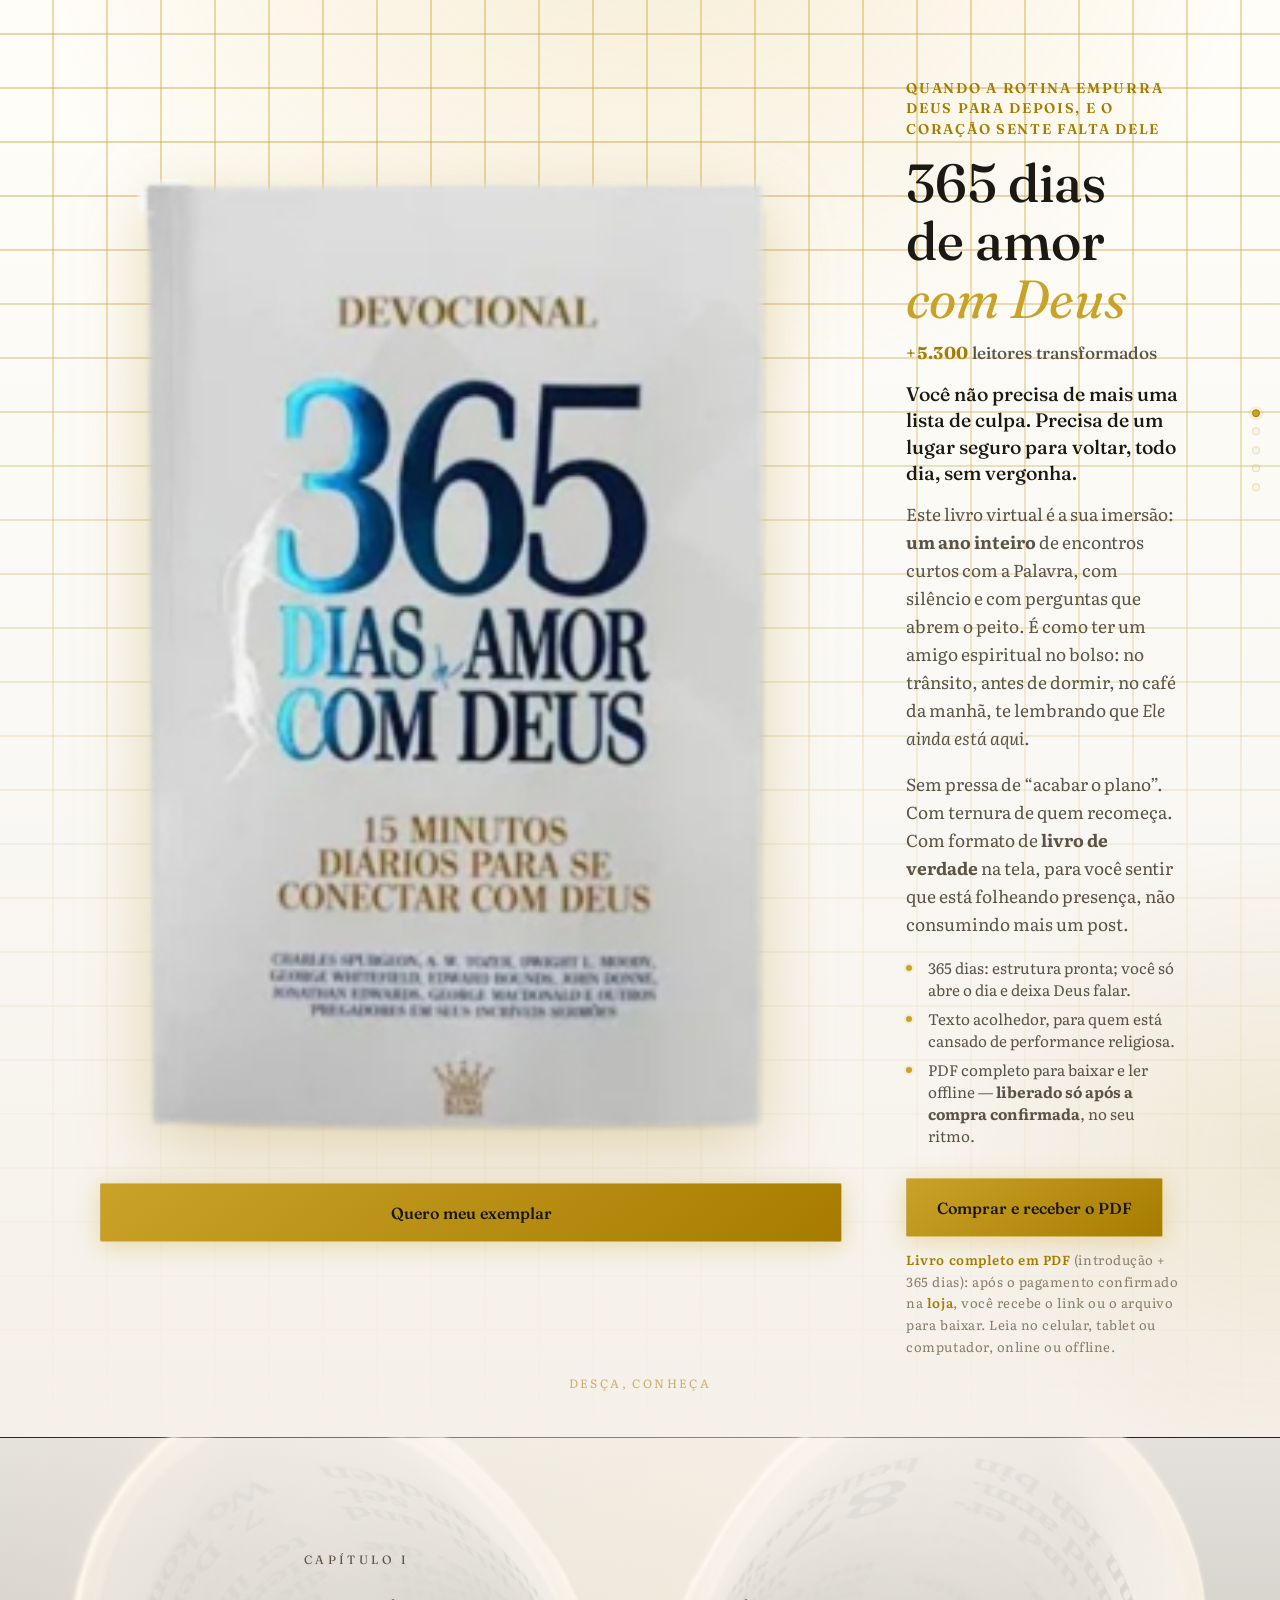
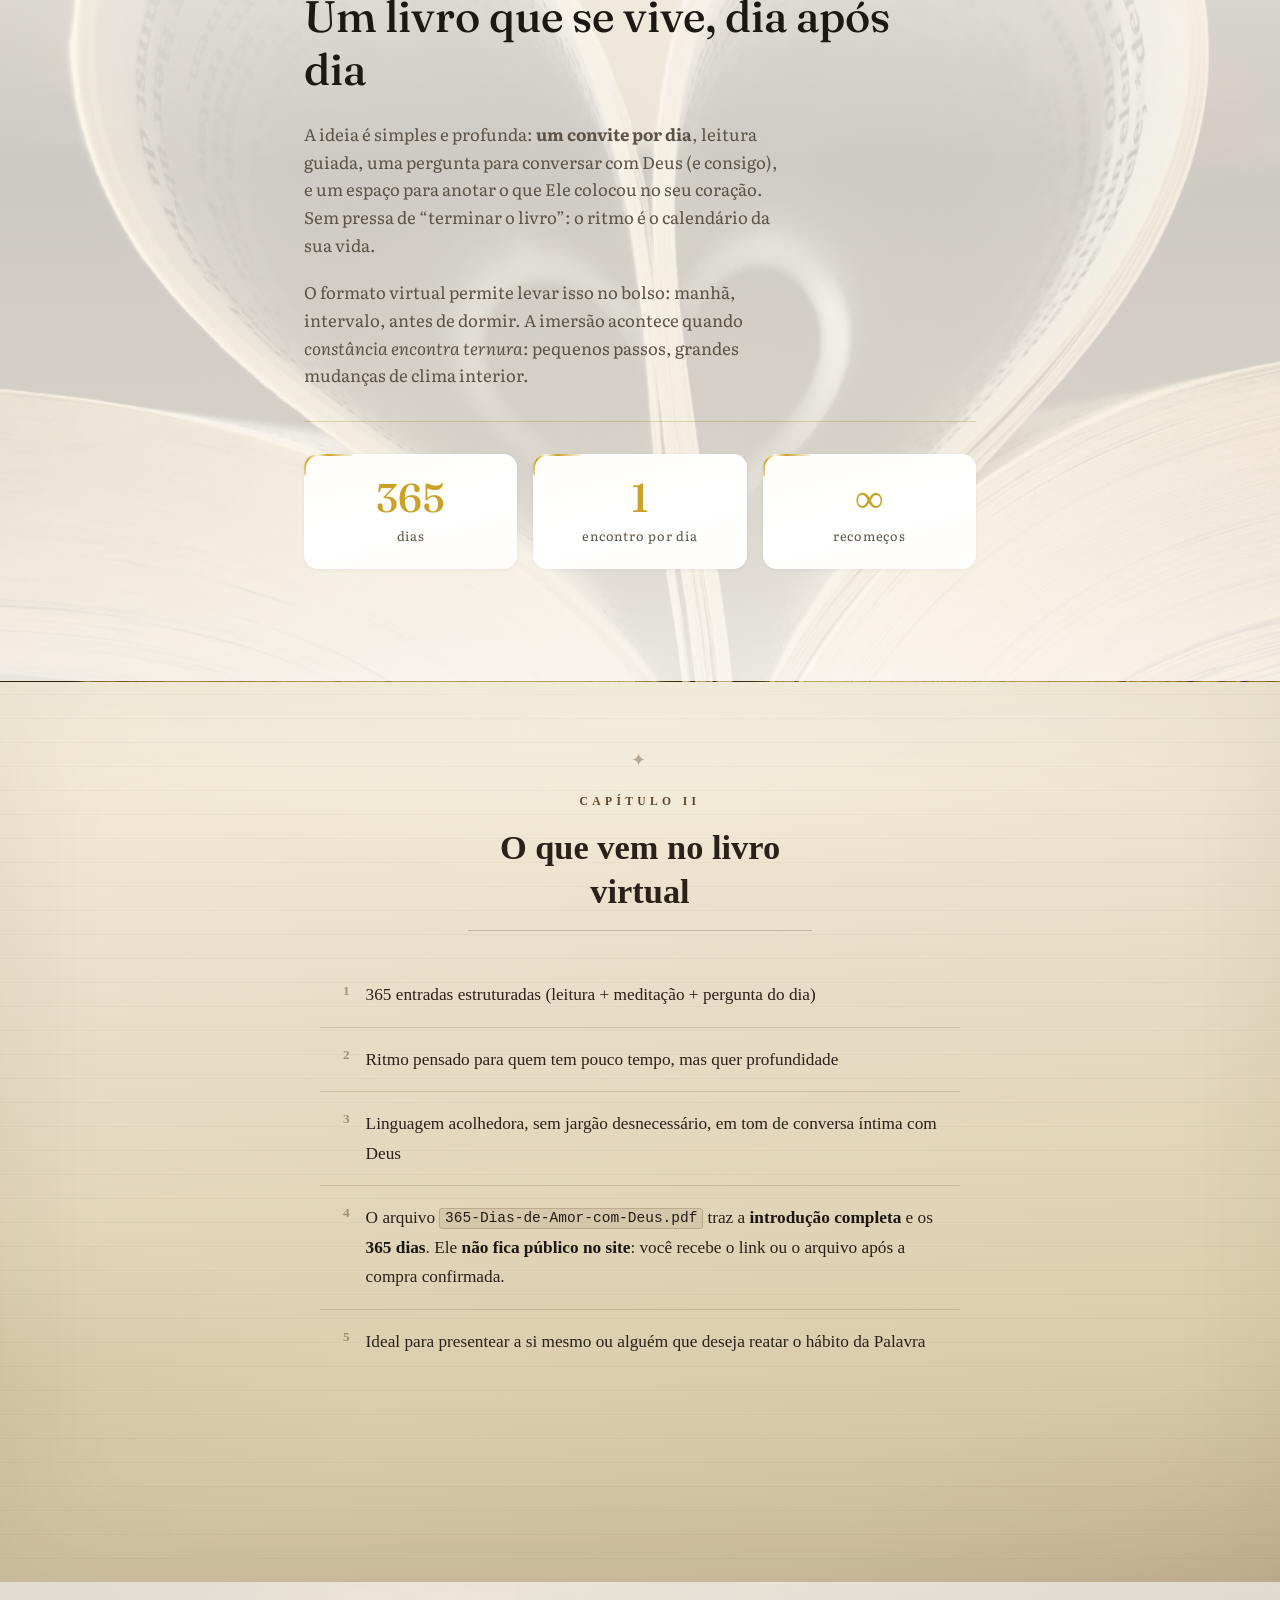
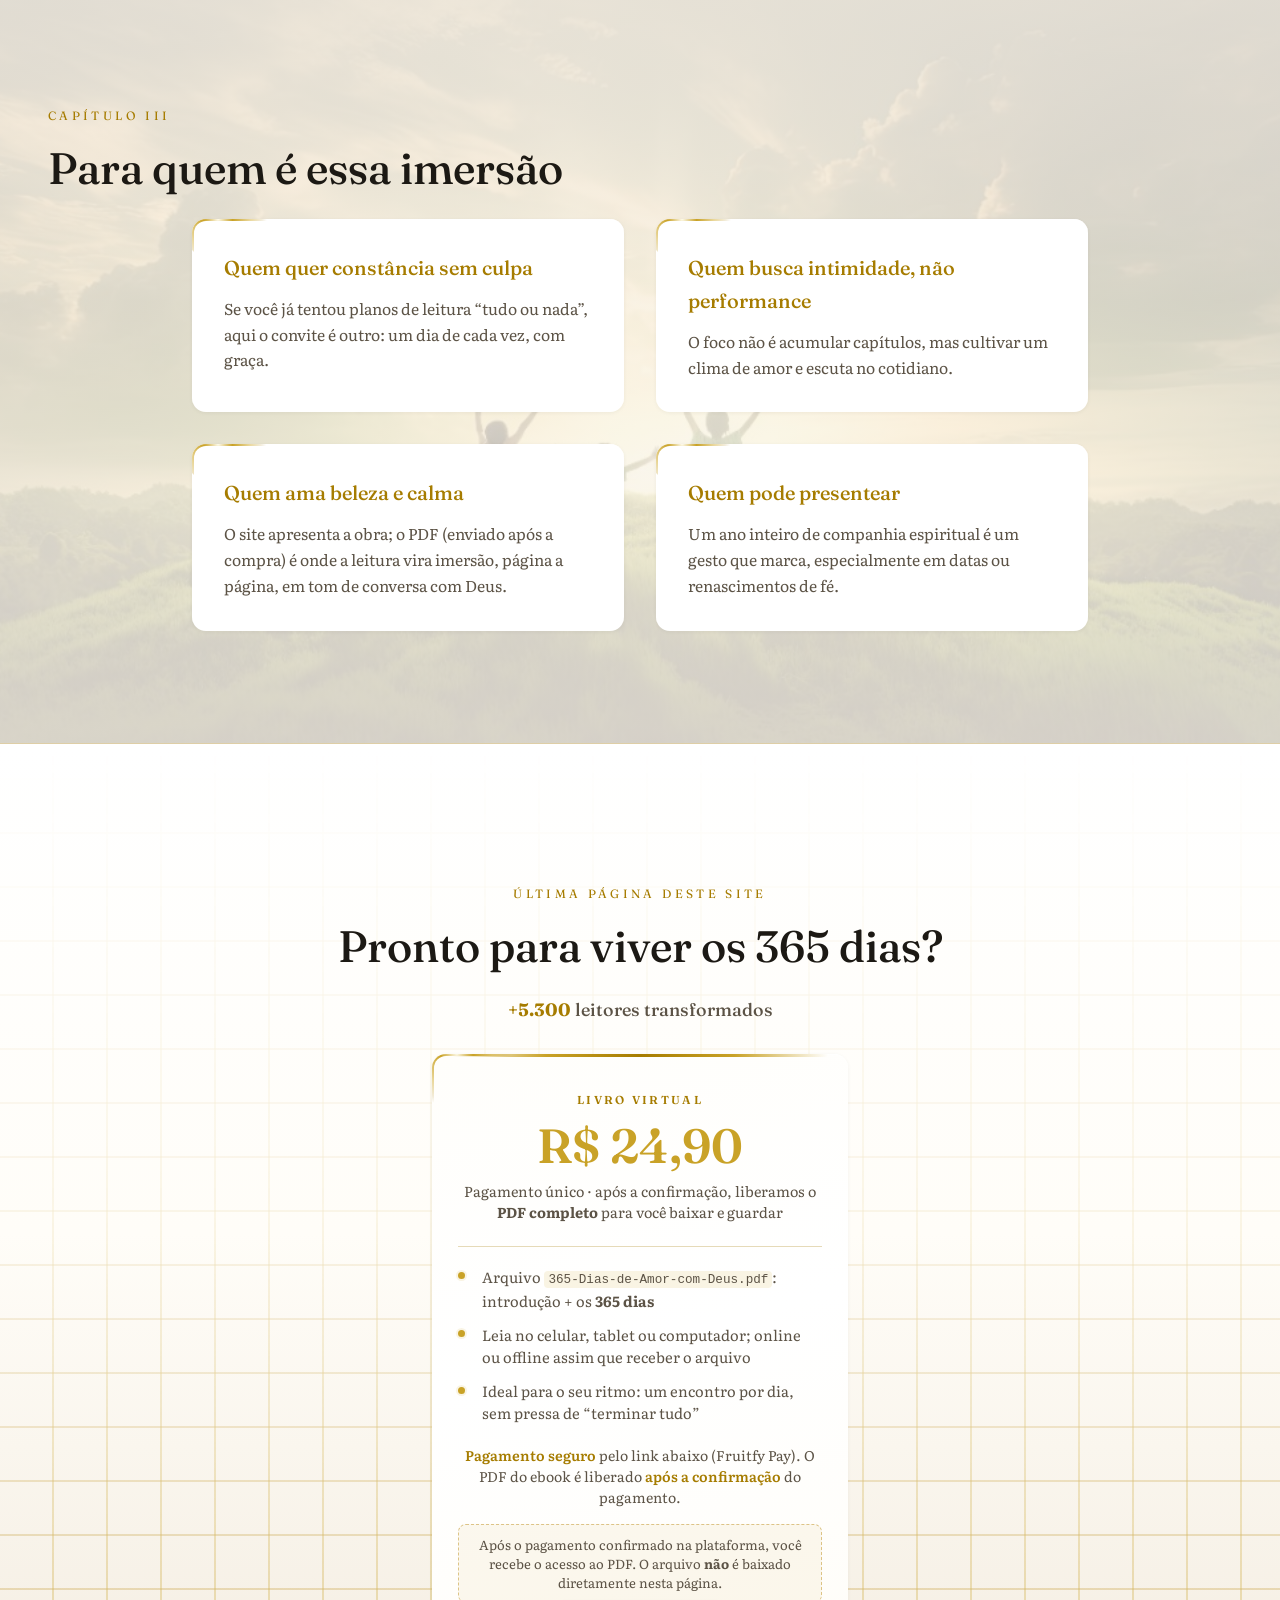
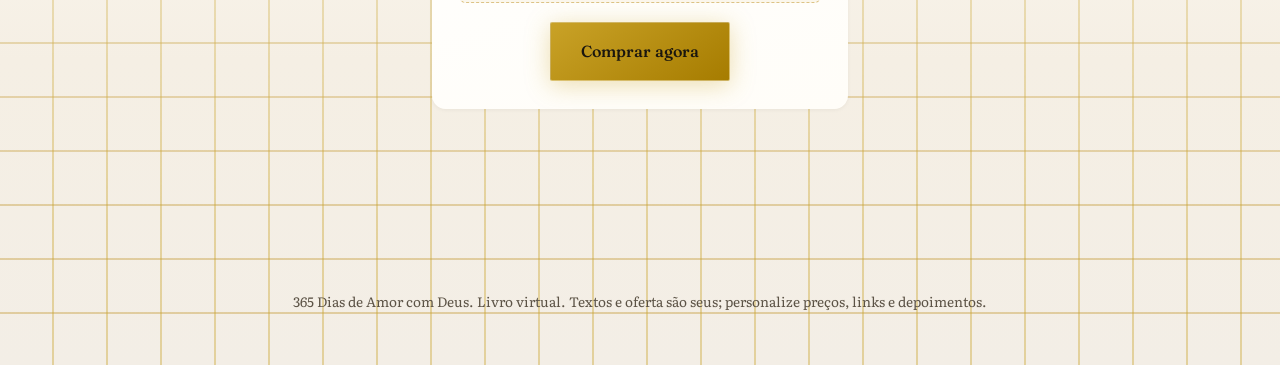
==== commit 787c505f: "Secção #conteudo em estilo página de Bíblia antiga (tela cheia). Pergaminho com .lv-bible-page, tipo" ====
--- a/index.html
+++ b/index.html
@@ -801,19 +801,155 @@
       }
     }
 
-    /* O que você recebe */
+    /* Capítulo II — página de pergaminho a tela cheia (sem moldura escura) */
     #conteudo {
-      background: radial-gradient(ellipse 100% 55% at 50% 100%, rgba(201, 162, 39, 0.12) 0%, transparent 55%), var(--bg);
+      --bible-ink: #2a2118;
+      --bible-sepia: #5c4528;
+      --bible-paper-mid: #e8dcc6;
+      --bible-paper-edge: #c9b89a;
+      margin: 0;
+      padding: 0;
+      width: 100%;
+      min-height: 100vh;
+      min-height: 100dvh;
+      display: flex;
+      flex-direction: column;
+      align-items: stretch;
+      text-align: center;
+      background: transparent;
+      border: none;
+    }
+
+    #conteudo .lv-bible-page {
+      flex: 1 1 auto;
       display: flex;
       flex-direction: column;
       align-items: center;
+      width: 100%;
+      max-width: none;
+      margin: 0;
+      padding: clamp(2.75rem, 8vw, 4rem) clamp(1.25rem, 5vw, 2.25rem) clamp(3rem, 10vw, 5rem);
+      font-family: "Crimson Text", Georgia, serif;
+      color: var(--bible-ink);
       text-align: center;
+      background:
+        radial-gradient(ellipse 95% 55% at 50% -5%, rgba(255, 252, 240, 0.45) 0%, transparent 52%),
+        radial-gradient(ellipse 80% 50% at 100% 100%, rgba(139, 90, 43, 0.08) 0%, transparent 45%),
+        radial-gradient(ellipse 70% 45% at 0% 80%, rgba(100, 72, 40, 0.06) 0%, transparent 42%),
+        repeating-linear-gradient(
+          0deg,
+          transparent,
+          transparent 23px,
+          rgba(74, 55, 40, 0.04) 23px,
+          rgba(74, 55, 40, 0.04) 24px
+        ),
+        linear-gradient(175deg, #f6eedc 0%, var(--bible-paper-mid) 38%, #dccfaf 72%, var(--bible-paper-edge) 100%);
+      border: none;
+      outline: none;
+      box-shadow: inset 0 0 120px rgba(62, 48, 30, 0.08);
+    }
+
+    #conteudo .lv-bible-page::before {
+      content: "✦";
+      display: block;
+      font-size: 1.1rem;
+      letter-spacing: 0.15em;
+      color: rgba(92, 69, 40, 0.4);
+      margin-bottom: 0.35rem;
+    }
+
+    #conteudo .section-label {
+      font-family: "Playfair Display", Georgia, serif;
+      font-size: 0.72rem;
+      letter-spacing: 0.38em;
+      text-transform: uppercase;
+      color: var(--bible-sepia);
+      margin-bottom: 0.85rem;
+      font-weight: 600;
     }
 
     #conteudo .section-title {
-      max-width: min(40rem, 100%);
-      margin-left: auto;
-      margin-right: auto;
+      font-family: "Playfair Display", Georgia, serif;
+      font-weight: 600;
+      font-size: clamp(1.55rem, 3.6vw, 2.15rem);
+      line-height: 1.28;
+      max-width: 20ch;
+      margin: 0 auto 1.75rem;
+      color: var(--bible-ink);
+      font-feature-settings: "liga" 1, "kern" 1;
+      padding-bottom: 1.1rem;
+      border-bottom: 1px solid rgba(92, 69, 40, 0.28);
+    }
+
+    #conteudo .content-list {
+      counter-reset: bible-verse;
+      text-align: left;
+      margin-top: 0.25rem;
+    }
+
+    #conteudo .content-list li {
+      counter-increment: bible-verse;
+      padding: 1.05rem 0.25rem 1.05rem 2.85rem;
+      border-bottom: 1px solid rgba(92, 69, 40, 0.18);
+      color: var(--bible-ink);
+      font-size: 1.08rem;
+      line-height: 1.72;
+      font-weight: 400;
+    }
+
+    #conteudo .content-list li:last-child {
+      border-bottom: none;
+      padding-bottom: 0;
+    }
+
+    #conteudo .content-list li::before {
+      content: counter(bible-verse);
+      position: absolute;
+      left: 0;
+      top: 1.15rem;
+      width: 1.85rem;
+      height: auto;
+      border-radius: 0;
+      background: none;
+      box-shadow: none;
+      opacity: 1;
+      font-family: "Playfair Display", Georgia, serif;
+      font-size: 0.82rem;
+      font-weight: 600;
+      color: rgba(92, 69, 40, 0.5);
+      text-align: right;
+      line-height: 1.4;
+      font-variant-numeric: oldstyle-nums;
+    }
+
+    #conteudo .content-list strong {
+      font-weight: 700;
+      color: #1a1510;
+    }
+
+    #conteudo .content-list code {
+      font-family: ui-monospace, "Cascadia Code", Consolas, monospace;
+      font-size: 0.84em;
+      padding: 0.1em 0.32em;
+      border-radius: 3px;
+      background: rgba(92, 69, 40, 0.09);
+      border: 1px solid rgba(92, 69, 40, 0.22);
+      color: #241c14;
+    }
+
+    @media (max-width: 520px) {
+      #conteudo .lv-bible-page {
+        padding-left: 1.15rem;
+        padding-right: 1.15rem;
+      }
+      #conteudo .content-list li {
+        padding-left: 2.5rem;
+        font-size: 1.02rem;
+      }
+      #conteudo .content-list li::before {
+        width: 1.6rem;
+        font-size: 0.78rem;
+      }
     }
 
     .content-list {
@@ -1197,15 +1333,17 @@
   </section>
 
   <section id="conteudo" data-reveal>
-    <p class="section-label">Capítulo II</p>
-    <h2 class="section-title">O que vem no livro virtual</h2>
-    <ul class="content-list">
-      <li>365 entradas estruturadas (leitura + meditação + pergunta do dia)</li>
-      <li>Ritmo pensado para quem tem pouco tempo, mas quer profundidade</li>
-      <li>Linguagem acolhedora, sem jargão desnecessário, em tom de conversa íntima com Deus</li>
-          <li>O arquivo <code>365-Dias-de-Amor-com-Deus.pdf</code> traz a <strong>introdução completa</strong> e os <strong>365 dias</strong>. Ele <strong>não fica público no site</strong>: você recebe o link ou o arquivo após a compra confirmada.</li>
-      <li>Ideal para presentear a si mesmo ou alguém que deseja reatar o hábito da Palavra</li>
-    </ul>
+    <div class="lv-bible-page">
+      <p class="section-label">Capítulo II</p>
+      <h2 class="section-title">O que vem no livro virtual</h2>
+      <ul class="content-list">
+        <li>365 entradas estruturadas (leitura + meditação + pergunta do dia)</li>
+        <li>Ritmo pensado para quem tem pouco tempo, mas quer profundidade</li>
+        <li>Linguagem acolhedora, sem jargão desnecessário, em tom de conversa íntima com Deus</li>
+        <li>O arquivo <code>365-Dias-de-Amor-com-Deus.pdf</code> traz a <strong>introdução completa</strong> e os <strong>365 dias</strong>. Ele <strong>não fica público no site</strong>: você recebe o link ou o arquivo após a compra confirmada.</li>
+        <li>Ideal para presentear a si mesmo ou alguém que deseja reatar o hábito da Palavra</li>
+      </ul>
+    </div>
   </section>
 
   <section id="para-quem" data-reveal>
